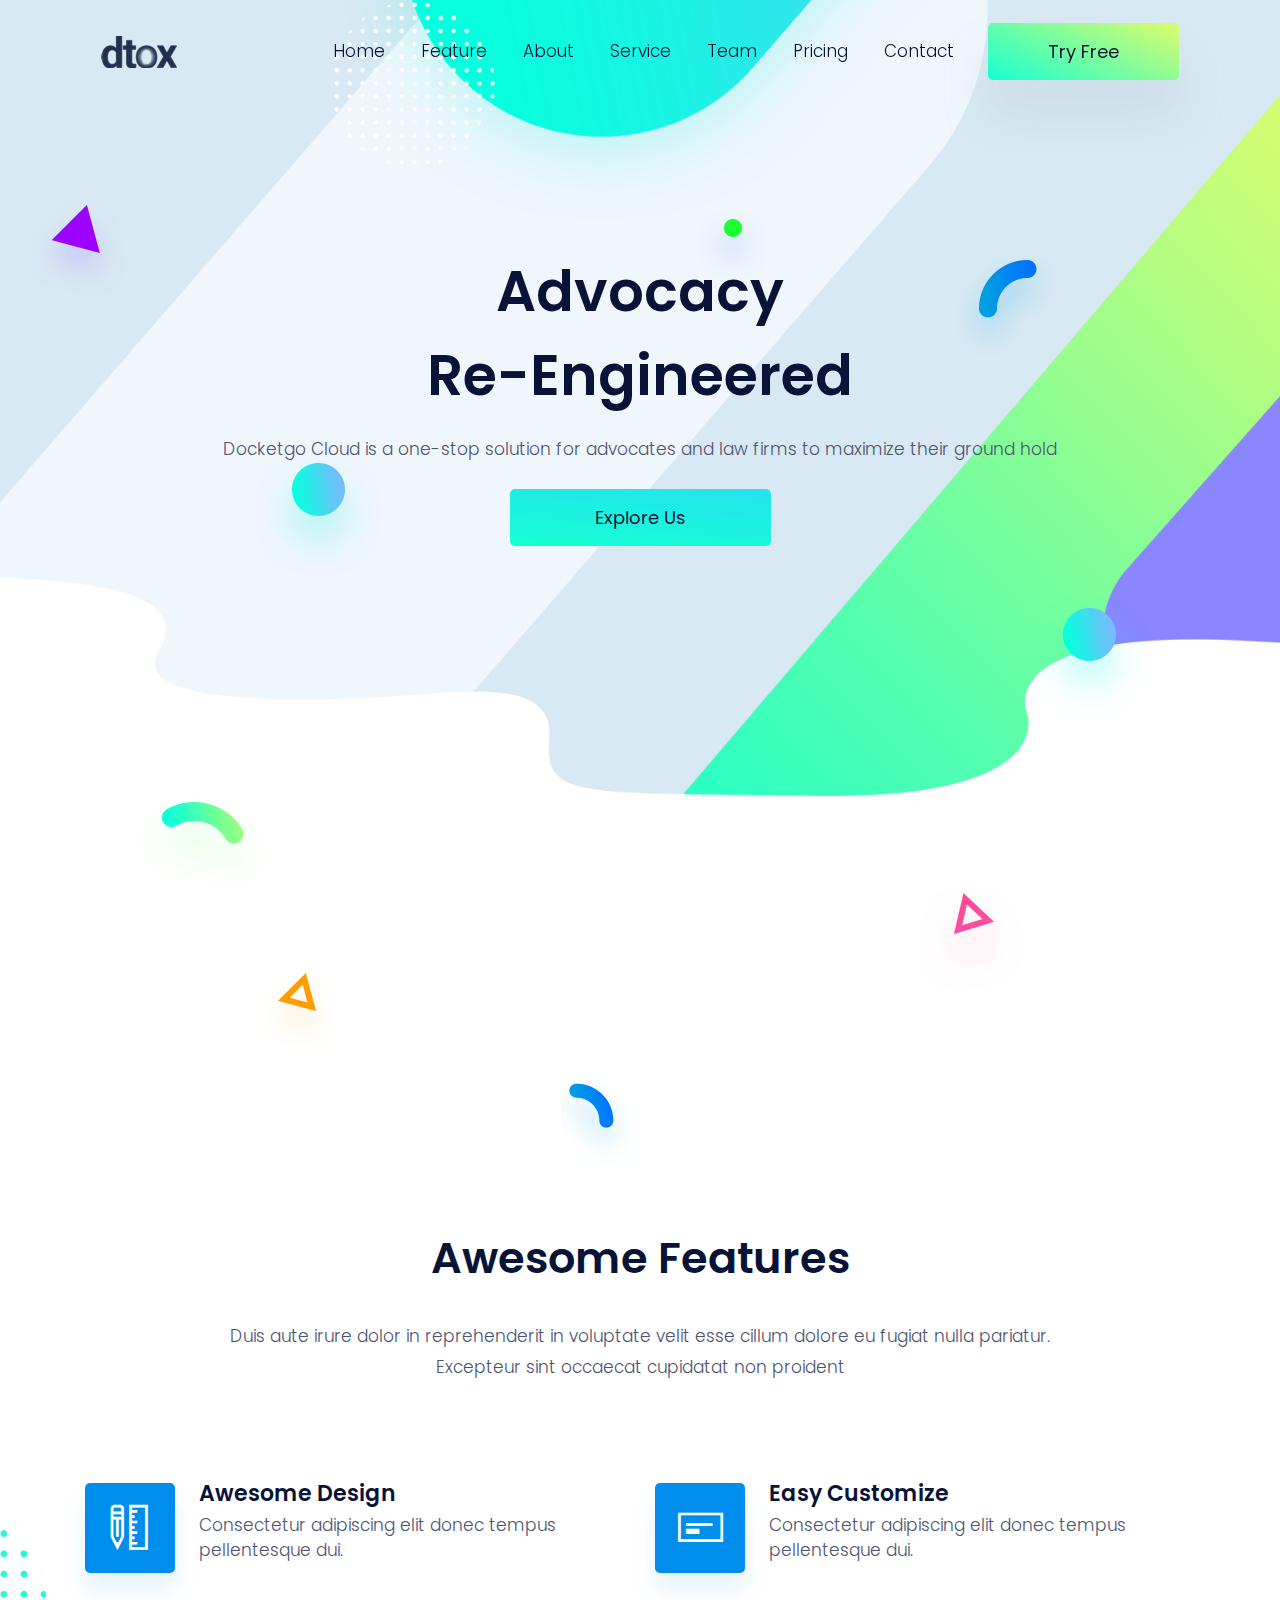
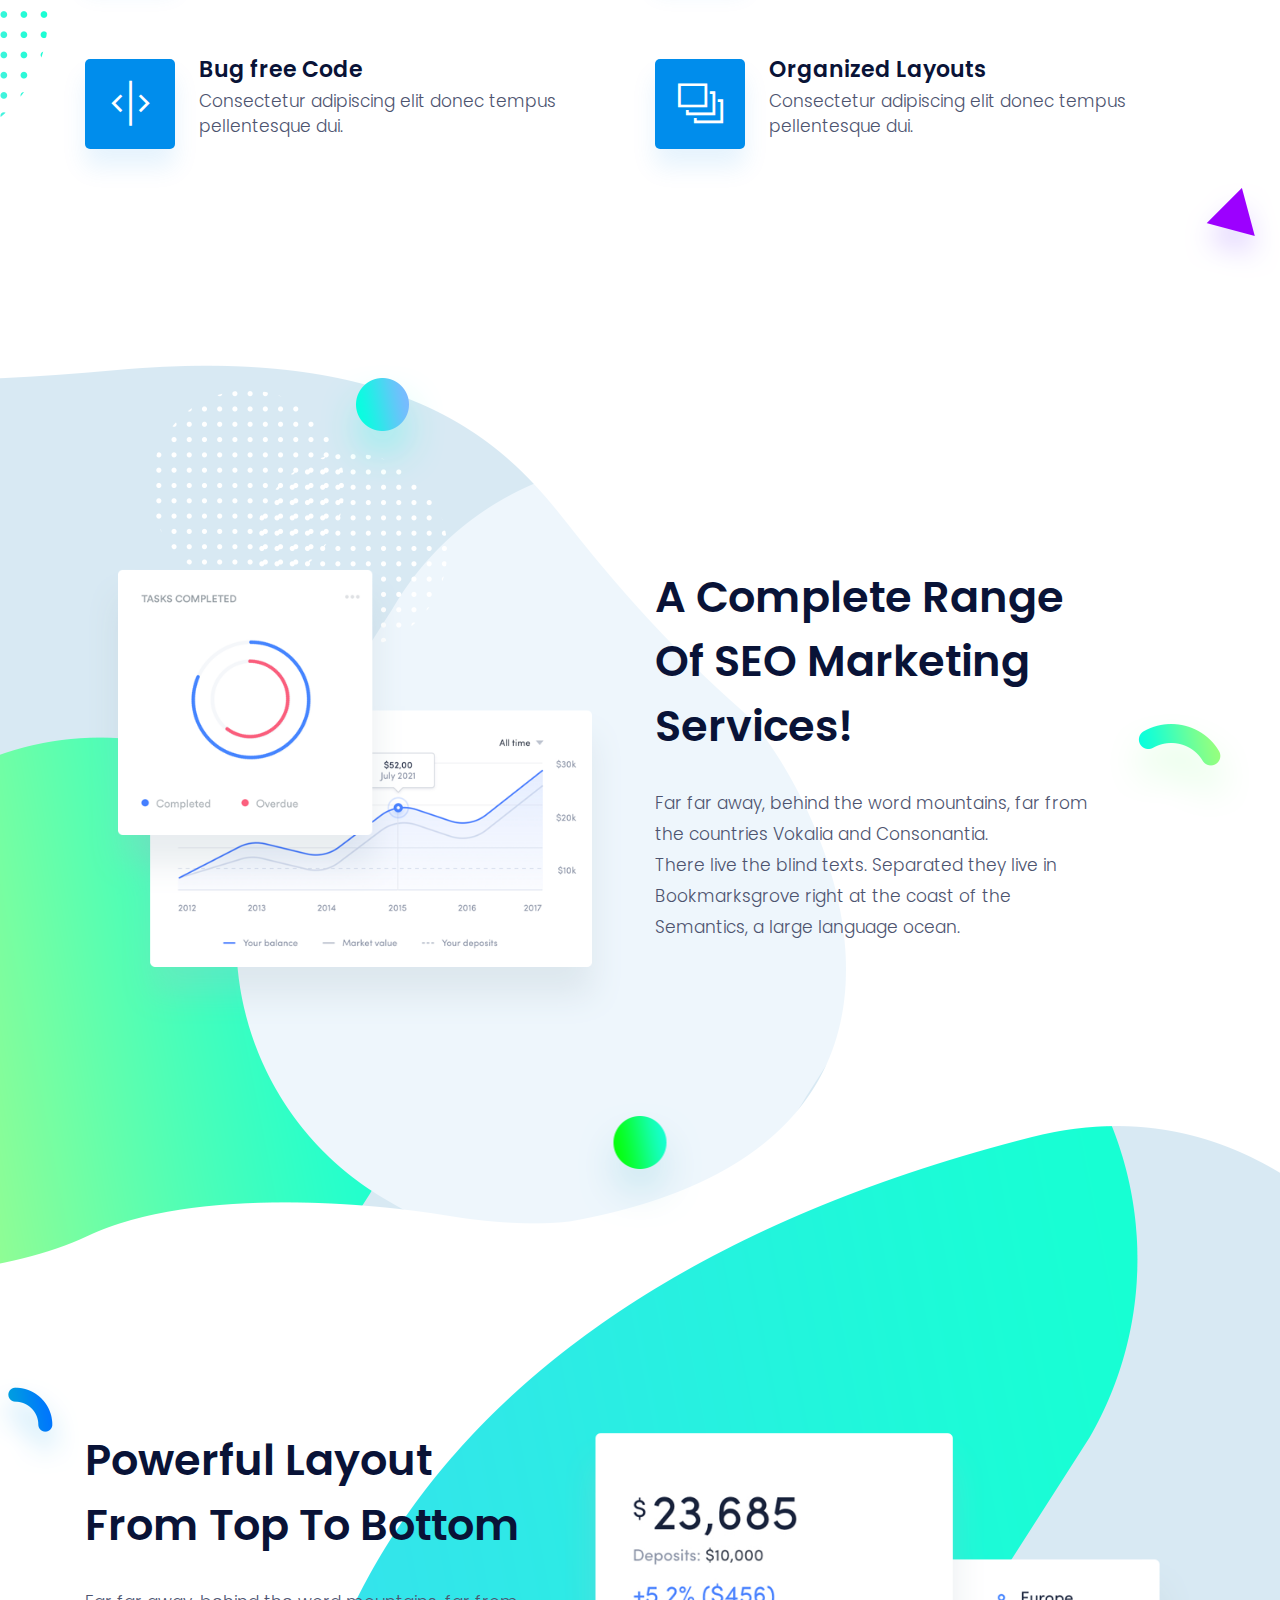
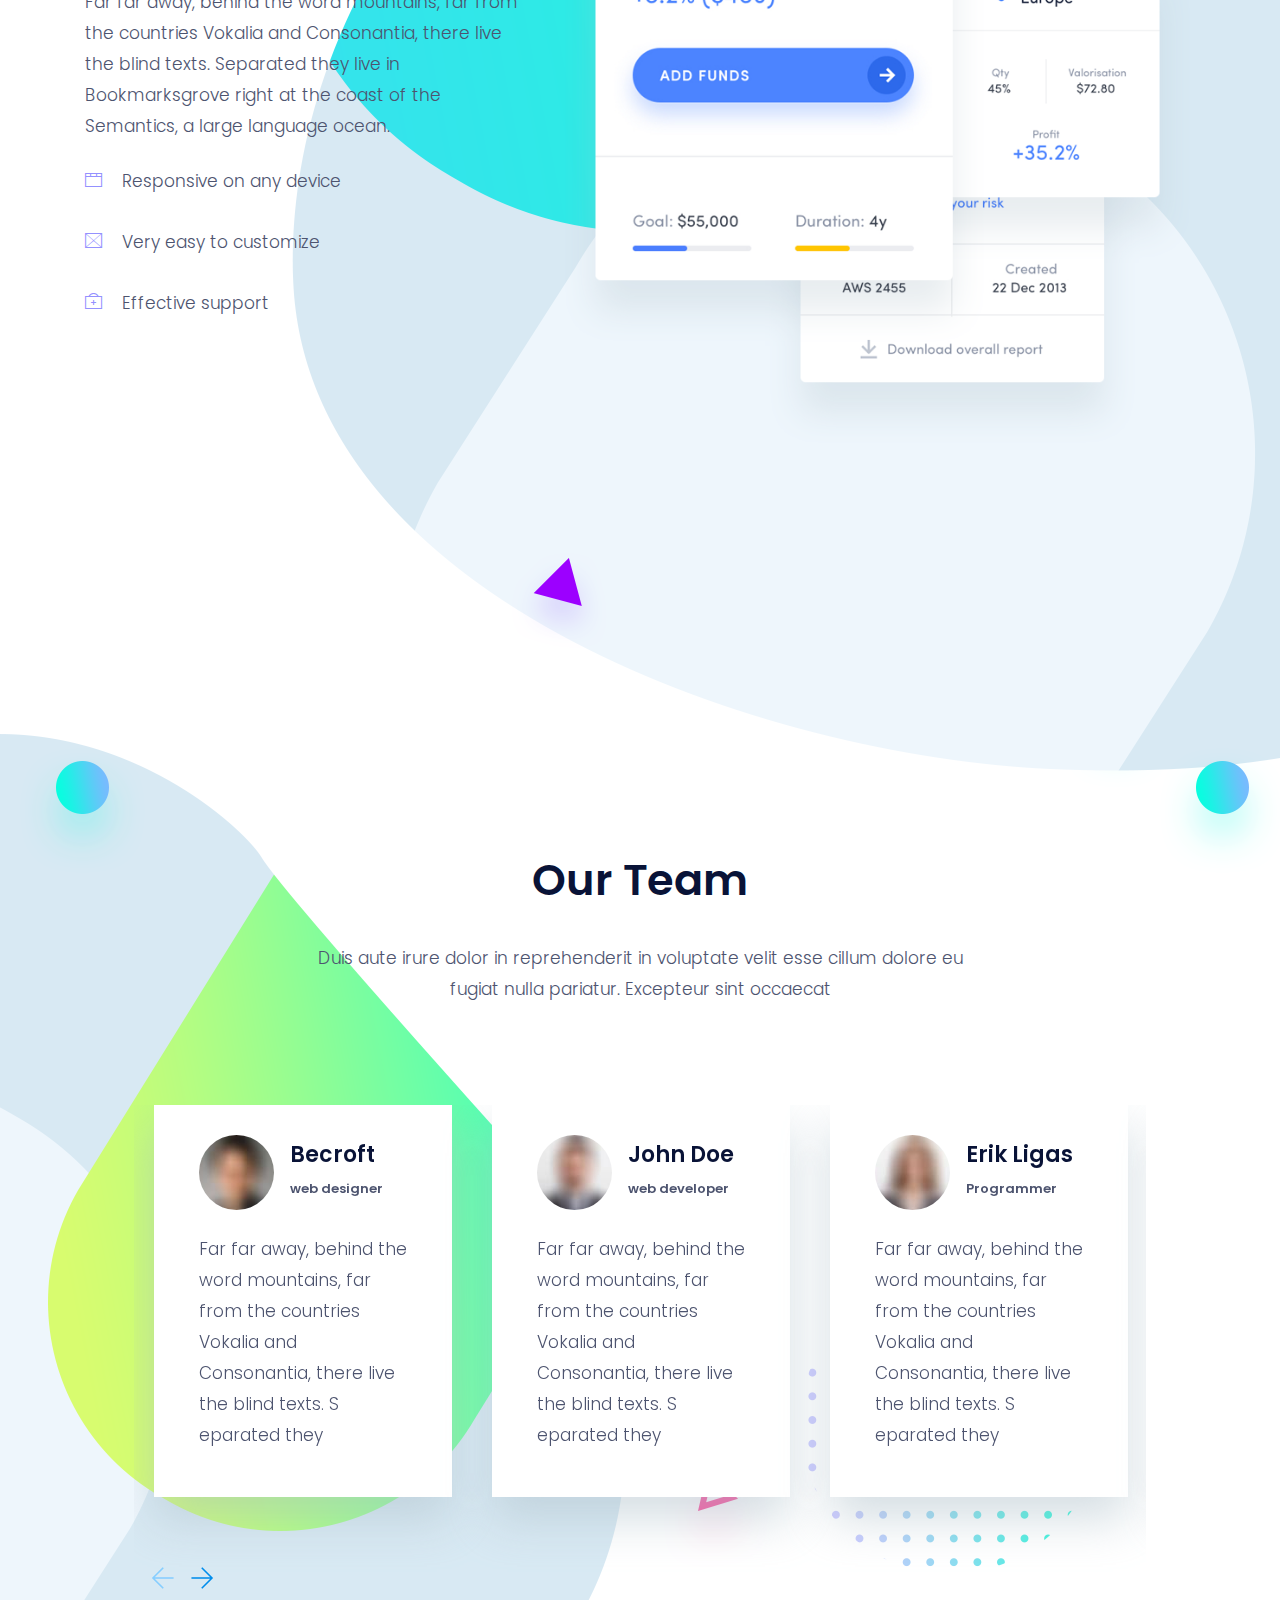
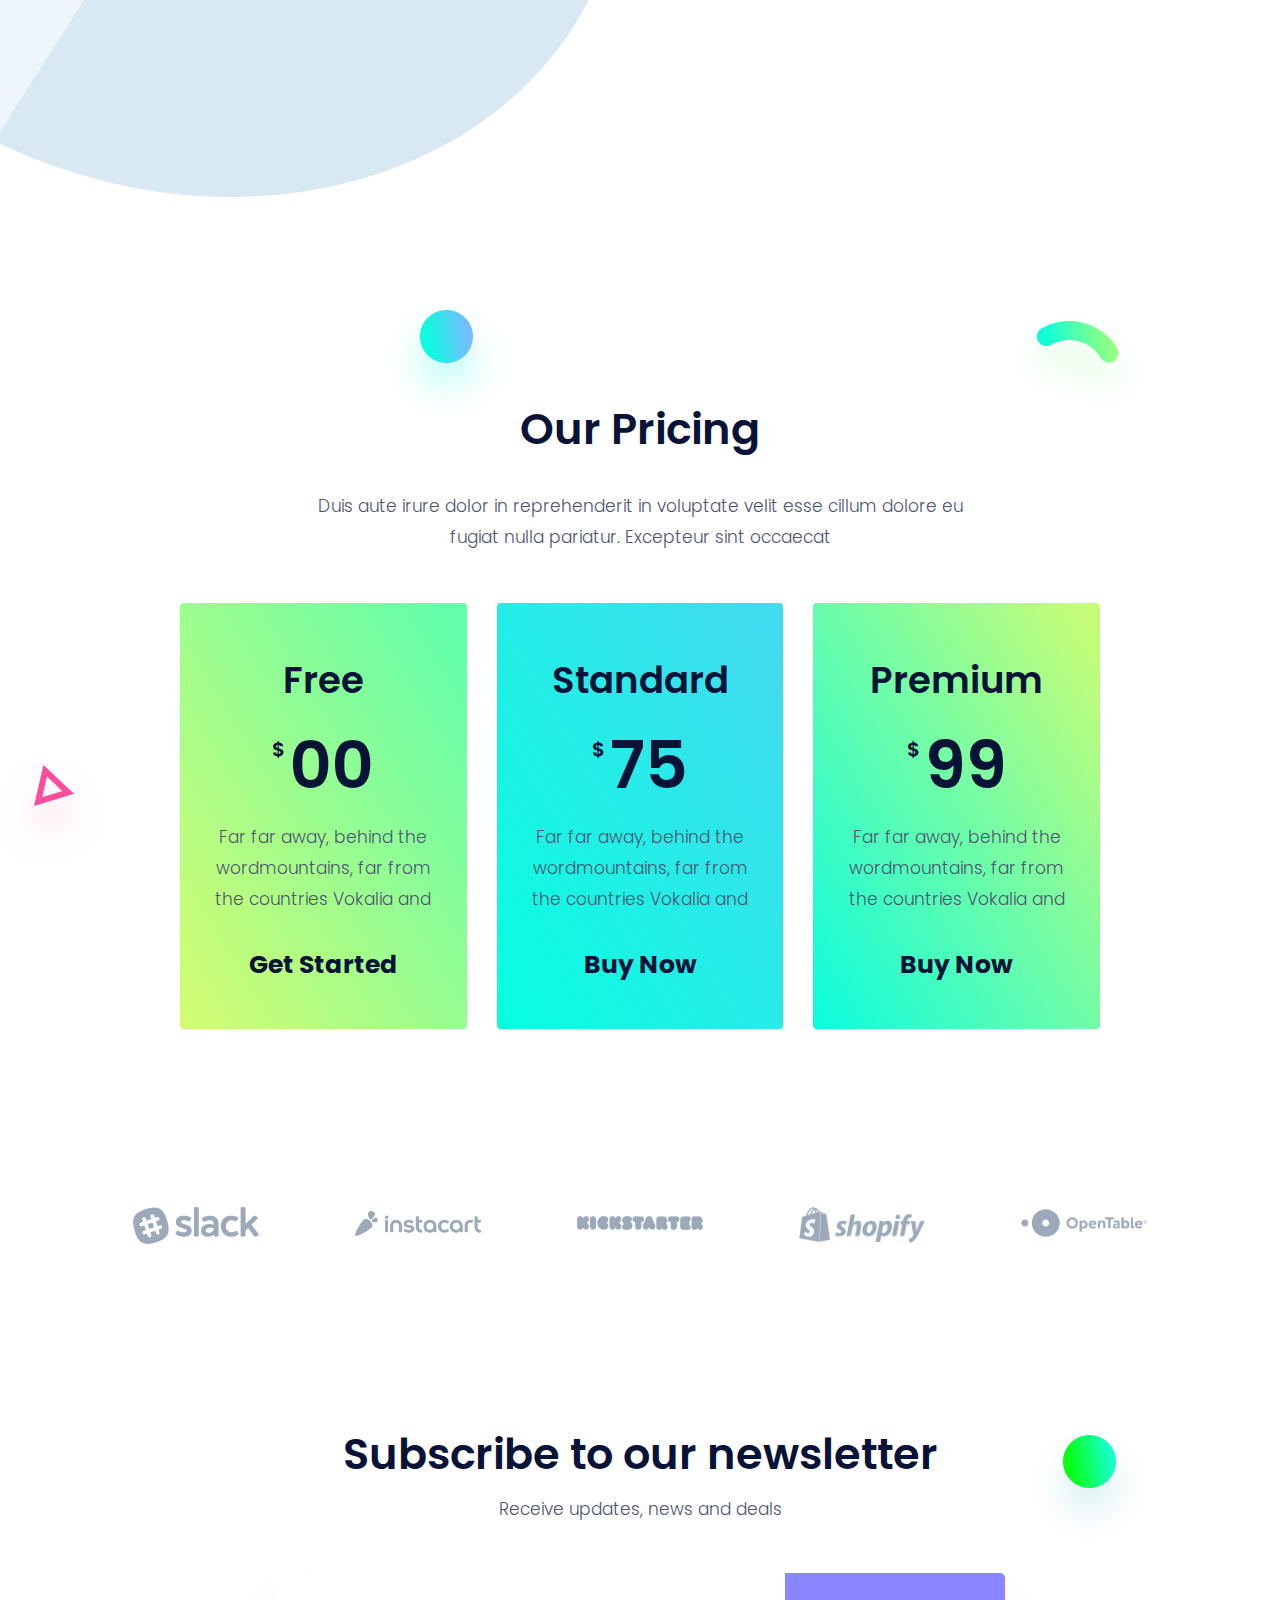
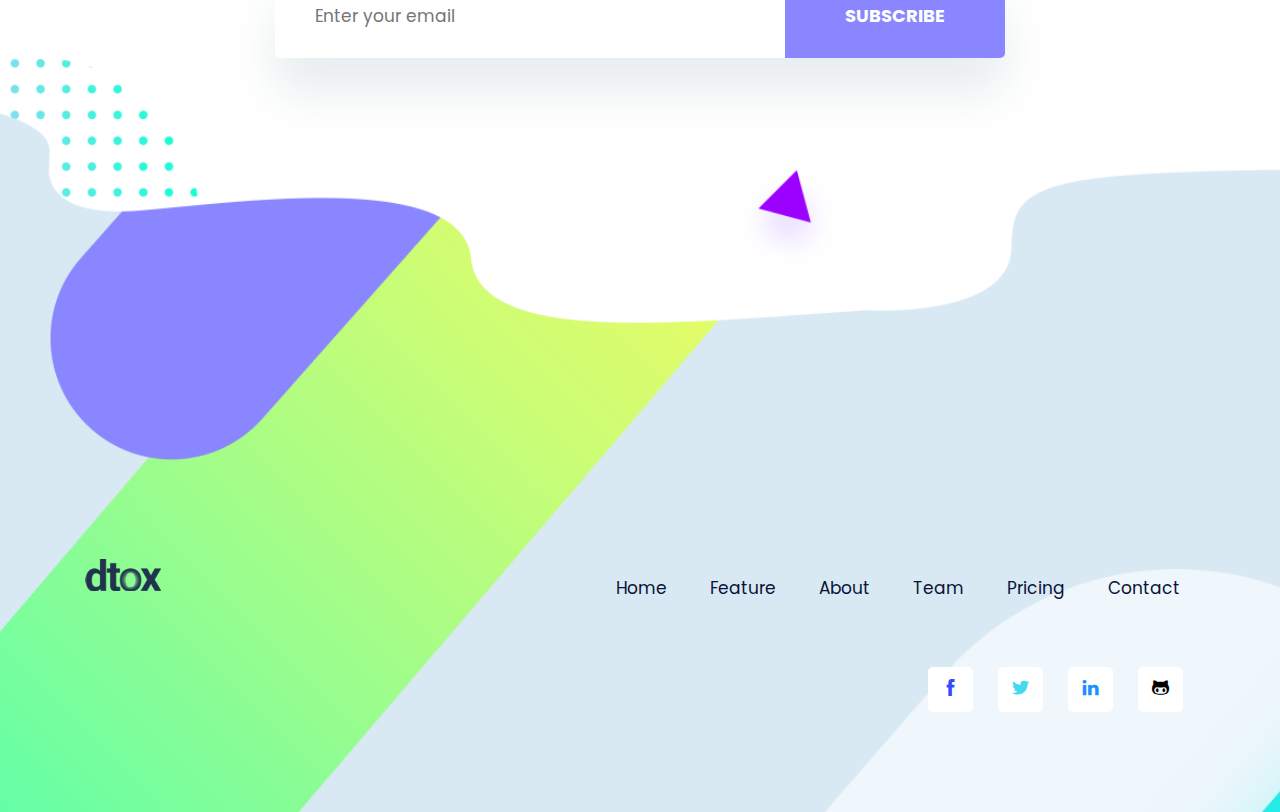
==== index.html @ 289cb2c9 "Initial commit" ====
<!DOCTYPE html>
<html lang="zxx">

<head>
  <meta charset="utf-8">
  <title>DocketGo</title>

  <!-- mobile responsive meta -->
  <meta name="viewport" content="width=device-width, initial-scale=1">
  <meta name="viewport" content="width=device-width, initial-scale=1, maximum-scale=1">
  
  <!-- ** Plugins Needed for the Project ** -->
  <!-- Bootstrap -->
  <link rel="stylesheet" href="plugins/bootstrap/bootstrap.min.css">
  <!-- themefy-icon -->
  <link rel="stylesheet" href="plugins/themify-icons/themify-icons.css">
  <!-- slick slider -->
  <link rel="stylesheet" href="plugins/slick/slick.css">
  <!-- venobox popup -->
  <link rel="stylesheet" href="plugins/Venobox/venobox.css">
  <!-- aos -->
  <link rel="stylesheet" href="plugins/aos/aos.css">

  <!-- Main Stylesheet -->
  <link href="css/style.css" rel="stylesheet">
  
  <!--Favicon-->
  <link rel="shortcut icon" href="images/favicon.ico" type="image/x-icon">
  <link rel="icon" href="images/favicon.ico" type="image/x-icon">

</head>

<body>
  

<!-- navigation -->
<section class="fixed-top navigation">
  <div class="container">
    <nav class="navbar navbar-expand-lg navbar-light">
      <a class="navbar-brand" href="index.html"><img src="images/logo.png" alt="logo"></a>
      <button class="navbar-toggler border-0" type="button" data-toggle="collapse" data-target="#navbar" aria-controls="navbar"
        aria-expanded="false" aria-label="Toggle navigation">
        <span class="navbar-toggler-icon"></span>
      </button>
      <!-- navbar -->
      <div class="collapse navbar-collapse text-center" id="navbar">
        <ul class="navbar-nav ml-auto">
          <li class="nav-item">
            <a class="nav-link" href="index.html">Home</a>
          </li>
          <li class="nav-item">
            <a class="nav-link page-scroll" href="#feature">Feature</a>
          </li>
          <li class="nav-item">
            <a class="nav-link" href="about.html">About</a>
          </li>
          <li class="nav-item">
            <a class="nav-link" href="service.html">Service</a>
          </li>
          <li class="nav-item">
            <a class="nav-link page-scroll" href="#team">Team</a>
          </li>
          <li class="nav-item">
            <a class="nav-link page-scroll" href="#pricing">Pricing</a>
          </li>
          <li class="nav-item">
            <a class="nav-link" href="contact.html">Contact</a>
          </li>
        </ul>
        <a href="#" class="btn btn-primary ml-lg-3 primary-shadow">Try Free</a>
      </div>
    </nav>
  </div>
</section>
<!-- /navigation -->

<!-- hero area -->
<section class="hero-section hero" data-background="" style="background-image: url(images/hero-area/banner-bg.png);">
  <div class="container">
    <div class="row">
      <div class="col-lg-12 text-center zindex-1">
        <h1 class="mb-3">Advocacy<br>
          Re-Engineered</h1>
        <p class="mb-4">Docketgo Cloud is a one-stop solution for advocates and law firms to maximize their ground hold</p>
        <a href="#" class="btn btn-secondary btn-lg">explore us</a>
        <!-- banner image -->
        <!-- <img class="img-fluid w-100 banner-image" src="images/hero-area/banner-img.png" alt="banner-img"> -->
      </div>
    </div>
  </div>
  <!-- background shapes -->
  <div id="scene">
    <img class="img-fluid hero-bg-1 up-down-animation" src="images/background-shape/feature-bg-2.png" alt="">
    <img class="img-fluid hero-bg-2 left-right-animation" src="images/background-shape/seo-ball-1.png" alt="">
    <img class="img-fluid hero-bg-3 left-right-animation" src="images/background-shape/seo-half-cycle.png" alt="">
    <img class="img-fluid hero-bg-4 up-down-animation" src="images/background-shape/green-dot.png" alt="">
    <img class="img-fluid hero-bg-5 left-right-animation" src="images/background-shape/blue-half-cycle.png" alt="">
    <img class="img-fluid hero-bg-6 up-down-animation" src="images/background-shape/seo-ball-1.png" alt="">
    <img class="img-fluid hero-bg-7 left-right-animation" src="images/background-shape/yellow-triangle.png" alt="">
    <img class="img-fluid hero-bg-8 up-down-animation" src="images/background-shape/service-half-cycle.png" alt="">
    <img class="img-fluid hero-bg-9 up-down-animation" src="images/background-shape/team-bg-triangle.png" alt="">
  </div>
</section>
<!-- /hero-area -->

<!-- feature -->
<section class="section feature mb-0" id="feature">
  <div class="container">
    <div class="row">
      <div class="col-lg-12 text-center">
        <h2 class="section-title">Awesome Features</h2>
        <p class="mb-100">Duis aute irure dolor in reprehenderit in voluptate velit esse cillum dolore eu fugiat nulla pariatur.<br>Excepteur sint occaecat cupidatat non proident</p>
      </div>
      <!-- feature item -->
      <div class="col-md-6 mb-80">
        <div class="d-flex feature-item">
          <div>
            <i class="ti-ruler-pencil feature-icon mr-4"></i>
          </div>
          <div>
            <h4>Awesome Design</h4>
            <p>Consectetur adipiscing elit donec tempus
              pellentesque dui.</p>
          </div>
        </div>
      </div>
      <!-- feature item -->
      <div class="col-md-6 mb-80">
        <div class="d-flex feature-item">
          <div>
            <i class="ti-layout-cta-left feature-icon mr-4"></i>
          </div>
          <div>
            <h4>Easy Customize</h4>
            <p>Consectetur adipiscing elit donec tempus
              pellentesque dui.</p>
          </div>
        </div>
      </div>
      <!-- feature item -->
      <div class="col-md-6 mb-80">
        <div class="d-flex feature-item">
          <div>
            <i class="ti-split-v-alt feature-icon mr-4"></i>
          </div>
          <div>
            <h4>Bug free Code</h4>
            <p>Consectetur adipiscing elit donec tempus
              pellentesque dui.</p>
          </div>
        </div>
      </div>
      <!-- feature item -->
      <div class="col-md-6 mb-80">
        <div class="d-flex feature-item">
          <div>
            <i class="ti-layers-alt feature-icon mr-4"></i>
          </div>
          <div>
            <h4>Organized Layouts</h4>
            <p>Consectetur adipiscing elit donec tempus
              pellentesque dui.</p>
          </div>
        </div>
      </div>
    </div>
  </div>
  <img class="feature-bg-1 up-down-animation" src="images/background-shape/feature-bg-1.png" alt="bg-shape">
  <img class="feature-bg-2 left-right-animation" src="images/background-shape/feature-bg-2.png" alt="bg-shape">
</section>
<!-- /feature -->

<!-- marketing -->
<section class="section-lg seo">
  <div class="container">
    <div class="row">
      <div class="col-md-6">
        <div class="seo-image">
          <img class="img-fluid" src="images/marketing/marketing.png" alt="form-img">
        </div>
      </div>
      <div class="col-md-5">
        <h2 class="section-title">A Complete Range Of SEO Marketing Services!</h2>
        <p>Far far away, behind the word mountains, far
          from the countries Vokalia and Consonantia.<br>
          There live the blind texts. Separated they
          live in Bookmarksgrove right at the coast of
          the Semantics, a large language ocean.
        </p>
      </div>
    </div>
  </div>
  <!-- background image -->
  <img class="img-fluid seo-bg" src="images/backgrounds/seo-bg.png" alt="seo-bg">
  <!-- background-shape -->
  <img class="seo-bg-shape-1 left-right-animation" src="images/background-shape/seo-ball-1.png" alt="bg-shape">
  <img class="seo-bg-shape-2 up-down-animation" src="images/background-shape/seo-half-cycle.png" alt="bg-shape">
  <img class="seo-bg-shape-3 left-right-animation" src="images/background-shape/seo-ball-2.png" alt="bg-shape">
</section>
<!-- /marketing -->

<!-- service -->
<section class="section-lg service">
  <div class="container">
    <div class="row justify-content-between">
      <div class="col-md-5 order-2 order-md-1">
        <h2 class="section-title">Powerful Layout From Top To Bottom</h2>
        <p class="mb-4">Far far away, behind the word mountains,
          far from the countries Vokalia and Consonantia,
          there live the blind texts. Separated they
          live in Bookmarksgrove right at the coast of the
          Semantics, a large language ocean.</p>
        <ul class="pl-0 service-list">
          <li><i class="ti-layout-tab-window text-purple"></i>Responsive on any device</li>
          <li><i class="ti-layout-placeholder text-purple"></i>Very easy to customize</li>
          <li><i class="ti-support text-purple"></i>Effective support</li>
        </ul>
      </div>
      <div class="col-md-7 order-1 order-md-2">
        <img class="img-fluid layer-3" src="images/service/service.png" alt="service">
      </div>
    </div>
  </div>
  <!-- background image -->
  <img class="img-fluid service-bg" src="images/backgrounds/service-bg.png" alt="service-bg">
  <!-- background shapes -->
  <img class="service-bg-shape-1 up-down-animation" src="images/background-shape/service-half-cycle.png" alt="background-shape">
  <img class="service-bg-shape-2 left-right-animation" src="images/background-shape/feature-bg-2.png" alt="background-shape">
</section>
<!-- /service -->

<!-- team -->
<section class="section-lg team" id="team">
  <div class="container-fluid">
    <div class="row">
      <div class="col-lg-12 text-center">
        <h2 class="section-title">Our Team</h2>
        <p class="mb-100">Duis aute irure dolor in reprehenderit in voluptate velit esse cillum dolore eu<br>
          fugiat nulla pariatur. Excepteur sint occaecat </p>
      </div>
    </div>
    <div class="col-10 mx-auto">
      <div class="team-slider">
        <!-- team-member -->
        <div class="team-member">
          <div class="d-flex mb-4">
            <div class="mr-3">
              <img class="rounded-circle img-fluid" src="images/team/team-1.jpg" alt="team-member">
            </div>
            <div class="align-self-center">
              <h4>Becroft</h4>
              <h6 class="text-color">web designer</h6>
            </div>
          </div>
          <p>Far far away, behind the word mountains, far from the countries Vokalia and Consonantia, there live the blind texts. S eparated they</p>
        </div>
        <!-- team-member -->
        <div class="team-member">
          <div class="d-flex mb-4">
            <div class="mr-3">
              <img class="rounded-circle img-fluid" src="images/team/team-2.jpg" alt="team-member">
            </div>
            <div class="align-self-center">
              <h4>John Doe</h4>
              <h6 class="text-color">web developer</h6>
            </div>
          </div>
          <p>Far far away, behind the word mountains, far from the countries Vokalia and Consonantia, there live the blind texts. S eparated they</p>
        </div>
        <!-- team-member -->
        <div class="team-member">
          <div class="d-flex mb-4">
            <div class="mr-3">
              <img class="rounded-circle img-fluid" src="images/team/team-3.jpg" alt="team-member">
            </div>
            <div class="align-self-center">
              <h4>Erik Ligas</h4>
              <h6 class="text-color">Programmer</h6>
            </div>
          </div>
          <p>Far far away, behind the word mountains, far from the countries Vokalia and Consonantia, there live
            the blind texts. S eparated they</p>
        </div>
        <!-- team-member -->
        <div class="team-member">
          <div class="d-flex mb-4">
            <div class="mr-3">
              <img class="rounded-circle img-fluid" src="images/team/team-1.jpg" alt="team-member">
            </div>
            <div class="align-self-center">
              <h4>Erik Ligas</h4>
              <h6 class="text-color">Programmer</h6>
            </div>
          </div>
          <p>Far far away, behind the word mountains, far from the countries Vokalia and Consonantia, there live
            the blind texts. S eparated they</p>
        </div>
        <!-- team-member -->
        <div class="team-member">
          <div class="d-flex mb-4">
            <div class="mr-3">
              <img class="rounded-circle img-fluid" src="images/team/team-2.jpg" alt="team-member">
            </div>
            <div class="align-self-center">
              <h4>John Doe</h4>
              <h6 class="text-color">web developer</h6>
            </div>
          </div>
          <p>Far far away, behind the word mountains, far from the countries Vokalia and Consonantia, there live the blind texts. S eparated they</p>
        </div>
      </div>
    </div>
  </div>
  <!-- backgound image -->
  <img src="images/backgrounds/team-bg.png" alt="team-bg" class="img-fluid team-bg">
  <!-- background shapes -->
  <img class="team-bg-shape-1 up-down-animation" src="images/background-shape/seo-ball-1.png" alt="background-shape">
  <img class="team-bg-shape-2 left-right-animation" src="images/background-shape/seo-ball-1.png" alt="background-shape">
  <img class="team-bg-shape-3 left-right-animation" src="images/background-shape/team-bg-triangle.png" alt="background-shape">
  <img class="team-bg-shape-4 up-down-animation img-fluid" src="images/background-shape/team-bg-dots.png" alt="background-shape">
</section>
<!-- /team -->

<!-- pricing -->
<section class="section-lg pb-0 pricing" id="pricing">
  <div class="container">
    <div class="row">
      <div class="col-lg-12 text-center">
        <h2 class="section-title">Our Pricing</h2>
        <p class="mb-50">Duis aute irure dolor in reprehenderit in voluptate velit esse cillum dolore eu <br>
          fugiat nulla pariatur. Excepteur sint occaecat </p>
      </div>
      <div class="col-lg-10 mx-auto">
        <div class="row justify-content-center">
          <!-- pricing table -->
          <div class="col-md-6 col-lg-4 mb-5 mb-lg-0">
            <div class="rounded text-center pricing-table table-1">
              <h3>Free</h3>
              <h1><span>$</span>00</h1>
              <p>Far far away, behind the
                wordmountains, far from the
                countries Vokalia and
              </p>
              <a href="#" class="btn pricing-btn px-2">Get Started</a>
            </div>
          </div>
          <!-- pricing table -->
          <div class="col-md-6 col-lg-4 mb-5 mb-lg-0">
            <div class="rounded text-center pricing-table table-2">
              <h3>Standard</h3>
              <h1><span>$</span>75</h1>
              <p>Far far away, behind the
                wordmountains, far from the
                countries Vokalia and
              </p>
              <a href="#" class="btn pricing-btn px-2">Buy Now</a>
            </div>
          </div>
          <!-- pricing table -->
          <div class="col-md-6 col-lg-4 mb-5 mb-lg-0">
            <div class="rounded text-center pricing-table table-3">
              <h3>Premium</h3>
              <h1><span>$</span>99</h1>
              <p>Far far away, behind the
                wordmountains, far from the
                countries Vokalia and
              </p>
              <a href="#" class="btn pricing-btn px-2">Buy Now</a>
            </div>
          </div>
        </div>
      </div>
    </div>
  </div>
  <!-- background shapes -->
  <img class="pricing-bg-shape-1 up-down-animation" src="images/background-shape/seo-ball-1.png" alt="background-shape">
  <img class="pricing-bg-shape-2 up-down-animation" src="images/background-shape/seo-half-cycle.png" alt="background-shape">
  <img class="pricing-bg-shape-3 left-right-animation" src="images/background-shape/team-bg-triangle.png" alt="background-shape">
</section>
<!-- /pricing -->

<!-- client logo slider -->
<section class="section">
  <div class="container">
      <div class="client-logo-slider align-self-center">
          <a href="#" class="text-center d-block outline-0 p-5"><img class="d-unset img-fluid" src="images/clients-logo/client-logo-1.png" alt="client-logo"></a>
          <a href="#" class="text-center d-block outline-0 p-5"><img class="d-unset img-fluid" src="images/clients-logo/client-logo-2.png" alt="client-logo"></a>
          <a href="#" class="text-center d-block outline-0 p-5"><img class="d-unset img-fluid" src="images/clients-logo/client-logo-3.png" alt="client-logo"></a>
          <a href="#" class="text-center d-block outline-0 p-5"><img class="d-unset img-fluid" src="images/clients-logo/client-logo-4.png" alt="client-logo"></a>
          <a href="#" class="text-center d-block outline-0 p-5"><img class="d-unset img-fluid" src="images/clients-logo/client-logo-5.png" alt="client-logo"></a>
          <a href="#" class="text-center d-block outline-0 p-5"><img class="d-unset img-fluid" src="images/clients-logo/client-logo-1.png" alt="client-logo"></a>
          <a href="#" class="text-center d-block outline-0 p-5"><img class="d-unset img-fluid" src="images/clients-logo/client-logo-2.png" alt="client-logo"></a>
          <a href="#" class="text-center d-block outline-0 p-5"><img class="d-unset img-fluid" src="images/clients-logo/client-logo-3.png" alt="client-logo"></a>
          <a href="#" class="text-center d-block outline-0 p-5"><img class="d-unset img-fluid" src="images/clients-logo/client-logo-4.png" alt="client-logo"></a>
          <a href="#" class="text-center d-block outline-0 p-5"><img class="d-unset img-fluid" src="images/clients-logo/client-logo-5.png" alt="client-logo"></a>
      </div>
  </div>
</section>
<!-- /client logo slider -->

<!-- newsletter -->
<section class="newsletter">
  <div class="container">
    <div class="row">
      <div class="col-lg-12 text-center">
        <h2>Subscribe to our newsletter</h2>
        <p class="mb-5">Receive updates, news and deals</p>
      </div>
      <div class="col-lg-8 col-sm-10 col-12 mx-auto">
        <form action="#">
          <div class="input-wrapper position-relative">
            <input type="email" class="newsletter-form" id="newsletter" placeholder="Enter your email">
            <button type="submit" value="send" class="btn newsletter-btn">subscribe</button>
          </div>
        </form>
      </div>
    </div>
  </div>
  <!-- background shapes -->
  <img class="newsletter-bg-shape left-right-animation" src="images/background-shape/seo-ball-2.png" alt="background-shape">
</section>
<!-- /newsletter -->

<!-- footer -->
<footer class="footer-section footer" style="background-image: url(images/backgrounds/footer-bg.png);">
  <div class="container">
    <div class="row">
      <div class="col-lg-4 text-center text-lg-left mb-4 mb-lg-0">
        <!-- logo -->
        <a href="index.html">
          <img class="img-fluid" src="images/logo.png" alt="logo">
        </a>
      </div>
      <!-- footer menu -->
      <nav class="col-lg-8 align-self-center mb-5">
        <ul class="list-inline text-lg-right text-center footer-menu">
          <li class="list-inline-item active"><a href="index.html">Home</a></li>
          <li class="list-inline-item"><a class="page-scroll" href="#feature">Feature</a></li>
          <li class="list-inline-item"><a href="about.html">About</a></li>
          <li class="list-inline-item"><a class="page-scroll" href="#team">Team</a></li>
          <li class="list-inline-item"><a class="page-scroll" href="#pricing">Pricing</a></li>
          <li class="list-inline-item"><a href="contact.html">Contact</a></li>
        </ul>
      </nav>
      <!-- footer social icon -->
      <nav class="col-12">
        <ul class="list-inline text-lg-right text-center social-icon">
          <li class="list-inline-item">
            <a class="facebook" href="#"><i class="ti-facebook"></i></a>
          </li>
          <li class="list-inline-item">
            <a class="twitter" href="#"><i class="ti-twitter-alt"></i></a>
          </li>
          <li class="list-inline-item">
            <a class="linkedin" href="#"><i class="ti-linkedin"></i></a>
          </li>
          <li class="list-inline-item">
            <a class="black" href="#"><i class="ti-github"></i></a>
          </li>
        </ul>
      </nav>
    </div>
  </div>
</footer>
<!-- /footer -->

<!-- jQuery -->
<script src="plugins/jQuery/jquery.min.js"></script>
<!-- Bootstrap JS -->
<script src="plugins/bootstrap/bootstrap.min.js"></script>
<!-- slick slider -->
<script src="plugins/slick/slick.min.js"></script>
<!-- venobox -->
<script src="plugins/Venobox/venobox.min.js"></script>
<!-- aos -->
<script src="plugins/aos/aos.js"></script>
<!-- Main Script -->
<script src="js/script.js"></script>

</body>
</html>
---- plugins/themify-icons/themify-icons.css ----
@font-face {
  font-family: 'themify';
  src: url('fonts/themify.eot?-fvbane');
  src: url('fonts/themify.eot?#iefix-fvbane') format('embedded-opentype'),
  url('fonts/themify.woff?-fvbane') format('woff'),
  url('fonts/themify.ttf?-fvbane') format('truetype'),
  url('fonts/themify.svg?-fvbane#themify') format('svg');
  font-weight: normal;
  font-style: normal;
}

[class^="ti-"],
[class*=" ti-"] {
  font-family: 'themify';
  speak: none;
  font-style: normal;
  font-weight: normal;
  font-variant: normal;
  text-transform: none;
  line-height: 1;

  /* Better Font Rendering =========== */
  -webkit-font-smoothing: antialiased;
  -moz-osx-font-smoothing: grayscale;
}

.ti-wand:before {
  content: "\e600";
}

.ti-volume:before {
  content: "\e601";
}

.ti-user:before {
  content: "\e602";
}

.ti-unlock:before {
  content: "\e603";
}

.ti-unlink:before {
  content: "\e604";
}

.ti-trash:before {
  content: "\e605";
}

.ti-thought:before {
  content: "\e606";
}

.ti-target:before {
  content: "\e607";
}

.ti-tag:before {
  content: "\e608";
}

.ti-tablet:before {
  content: "\e609";
}

.ti-star:before {
  content: "\e60a";
}

.ti-spray:before {
  content: "\e60b";
}

.ti-signal:before {
  content: "\e60c";
}

.ti-shopping-cart:before {
  content: "\e60d";
}

.ti-shopping-cart-full:before {
  content: "\e60e";
}

.ti-settings:before {
  content: "\e60f";
}

.ti-search:before {
  content: "\e610";
}

.ti-zoom-in:before {
  content: "\e611";
}

.ti-zoom-out:before {
  content: "\e612";
}

.ti-cut:before {
  content: "\e613";
}

.ti-ruler:before {
  content: "\e614";
}

.ti-ruler-pencil:before {
  content: "\e615";
}

.ti-ruler-alt:before {
  content: "\e616";
}

.ti-bookmark:before {
  content: "\e617";
}

.ti-bookmark-alt:before {
  content: "\e618";
}

.ti-reload:before {
  content: "\e619";
}

.ti-plus:before {
  content: "\e61a";
}

.ti-pin:before {
  content: "\e61b";
}

.ti-pencil:before {
  content: "\e61c";
}

.ti-pencil-alt:before {
  content: "\e61d";
}

.ti-paint-roller:before {
  content: "\e61e";
}

.ti-paint-bucket:before {
  content: "\e61f";
}

.ti-na:before {
  content: "\e620";
}

.ti-mobile:before {
  content: "\e621";
}

.ti-minus:before {
  content: "\e622";
}

.ti-medall:before {
  content: "\e623";
}

.ti-medall-alt:before {
  content: "\e624";
}

.ti-marker:before {
  content: "\e625";
}

.ti-marker-alt:before {
  content: "\e626";
}

.ti-arrow-up:before {
  content: "\e627";
}

.ti-arrow-right:before {
  content: "\e628";
}

.ti-arrow-left:before {
  content: "\e629";
}

.ti-arrow-down:before {
  content: "\e62a";
}

.ti-lock:before {
  content: "\e62b";
}

.ti-location-arrow:before {
  content: "\e62c";
}

.ti-link:before {
  content: "\e62d";
}

.ti-layout:before {
  content: "\e62e";
}

.ti-layers:before {
  content: "\e62f";
}

.ti-layers-alt:before {
  content: "\e630";
}

.ti-key:before {
  content: "\e631";
}

.ti-import:before {
  content: "\e632";
}

.ti-image:before {
  content: "\e633";
}

.ti-heart:before {
  content: "\e634";
}

.ti-heart-broken:before {
  content: "\e635";
}

.ti-hand-stop:before {
  content: "\e636";
}

.ti-hand-open:before {
  content: "\e637";
}

.ti-hand-drag:before {
  content: "\e638";
}

.ti-folder:before {
  content: "\e639";
}

.ti-flag:before {
  content: "\e63a";
}

.ti-flag-alt:before {
  content: "\e63b";
}

.ti-flag-alt-2:before {
  content: "\e63c";
}

.ti-eye:before {
  content: "\e63d";
}

.ti-export:before {
  content: "\e63e";
}

.ti-exchange-vertical:before {
  content: "\e63f";
}

.ti-desktop:before {
  content: "\e640";
}

.ti-cup:before {
  content: "\e641";
}

.ti-crown:before {
  content: "\e642";
}

.ti-comments:before {
  content: "\e643";
}

.ti-comment:before {
  content: "\e644";
}

.ti-comment-alt:before {
  content: "\e645";
}

.ti-close:before {
  content: "\e646";
}

.ti-clip:before {
  content: "\e647";
}

.ti-angle-up:before {
  content: "\e648";
}

.ti-angle-right:before {
  content: "\e649";
}

.ti-angle-left:before {
  content: "\e64a";
}

.ti-angle-down:before {
  content: "\e64b";
}

.ti-check:before {
  content: "\e64c";
}

.ti-check-box:before {
  content: "\e64d";
}

.ti-camera:before {
  content: "\e64e";
}

.ti-announcement:before {
  content: "\e64f";
}

.ti-brush:before {
  content: "\e650";
}

.ti-briefcase:before {
  content: "\e651";
}

.ti-bolt:before {
  content: "\e652";
}

.ti-bolt-alt:before {
  content: "\e653";
}

.ti-blackboard:before {
  content: "\e654";
}

.ti-bag:before {
  content: "\e655";
}

.ti-move:before {
  content: "\e656";
}

.ti-arrows-vertical:before {
  content: "\e657";
}

.ti-arrows-horizontal:before {
  content: "\e658";
}

.ti-fullscreen:before {
  content: "\e659";
}

.ti-arrow-top-right:before {
  content: "\e65a";
}

.ti-arrow-top-left:before {
  content: "\e65b";
}

.ti-arrow-circle-up:before {
  content: "\e65c";
}

.ti-arrow-circle-right:before {
  content: "\e65d";
}

.ti-arrow-circle-left:before {
  content: "\e65e";
}

.ti-arrow-circle-down:before {
  content: "\e65f";
}

.ti-angle-double-up:before {
  content: "\e660";
}

.ti-angle-double-right:before {
  content: "\e661";
}

.ti-angle-double-left:before {
  content: "\e662";
}

.ti-angle-double-down:before {
  content: "\e663";
}

.ti-zip:before {
  content: "\e664";
}

.ti-world:before {
  content: "\e665";
}

.ti-wheelchair:before {
  content: "\e666";
}

.ti-view-list:before {
  content: "\e667";
}

.ti-view-list-alt:before {
  content: "\e668";
}

.ti-view-grid:before {
  content: "\e669";
}

.ti-uppercase:before {
  content: "\e66a";
}

.ti-upload:before {
  content: "\e66b";
}

.ti-underline:before {
  content: "\e66c";
}

.ti-truck:before {
  content: "\e66d";
}

.ti-timer:before {
  content: "\e66e";
}

.ti-ticket:before {
  content: "\e66f";
}

.ti-thumb-up:before {
  content: "\e670";
}

.ti-thumb-down:before {
  content: "\e671";
}

.ti-text:before {
  content: "\e672";
}

.ti-stats-up:before {
  content: "\e673";
}

.ti-stats-down:before {
  content: "\e674";
}

.ti-split-v:before {
  content: "\e675";
}

.ti-split-h:before {
  content: "\e676";
}

.ti-smallcap:before {
  content: "\e677";
}

.ti-shine:before {
  content: "\e678";
}

.ti-shift-right:before {
  content: "\e679";
}

.ti-shift-left:before {
  content: "\e67a";
}

.ti-shield:before {
  content: "\e67b";
}

.ti-notepad:before {
  content: "\e67c";
}

.ti-server:before {
  content: "\e67d";
}

.ti-quote-right:before {
  content: "\e67e";
}

.ti-quote-left:before {
  content: "\e67f";
}

.ti-pulse:before {
  content: "\e680";
}

.ti-printer:before {
  content: "\e681";
}

.ti-power-off:before {
  content: "\e682";
}

.ti-plug:before {
  content: "\e683";
}

.ti-pie-chart:before {
  content: "\e684";
}

.ti-paragraph:before {
  content: "\e685";
}

.ti-panel:before {
  content: "\e686";
}

.ti-package:before {
  content: "\e687";
}

.ti-music:before {
  content: "\e688";
}

.ti-music-alt:before {
  content: "\e689";
}

.ti-mouse:before {
  content: "\e68a";
}

.ti-mouse-alt:before {
  content: "\e68b";
}

.ti-money:before {
  content: "\e68c";
}

.ti-microphone:before {
  content: "\e68d";
}

.ti-menu:before {
  content: "\e68e";
}

.ti-menu-alt:before {
  content: "\e68f";
}

.ti-map:before {
  content: "\e690";
}

.ti-map-alt:before {
  content: "\e691";
}

.ti-loop:before {
  content: "\e692";
}

.ti-location-pin:before {
  content: "\e693";
}

.ti-list:before {
  content: "\e694";
}

.ti-light-bulb:before {
  content: "\e695";
}

.ti-Italic:before {
  content: "\e696";
}

.ti-info:before {
  content: "\e697";
}

.ti-infinite:before {
  content: "\e698";
}

.ti-id-badge:before {
  content: "\e699";
}

.ti-hummer:before {
  content: "\e69a";
}

.ti-home:before {
  content: "\e69b";
}

.ti-help:before {
  content: "\e69c";
}

.ti-headphone:before {
  content: "\e69d";
}

.ti-harddrives:before {
  content: "\e69e";
}

.ti-harddrive:before {
  content: "\e69f";
}

.ti-gift:before {
  content: "\e6a0";
}

.ti-game:before {
  content: "\e6a1";
}

.ti-filter:before {
  content: "\e6a2";
}

.ti-files:before {
  content: "\e6a3";
}

.ti-file:before {
  content: "\e6a4";
}

.ti-eraser:before {
  content: "\e6a5";
}

.ti-envelope:before {
  content: "\e6a6";
}

.ti-download:before {
  content: "\e6a7";
}

.ti-direction:before {
  content: "\e6a8";
}

.ti-direction-alt:before {
  content: "\e6a9";
}

.ti-dashboard:before {
  content: "\e6aa";
}

.ti-control-stop:before {
  content: "\e6ab";
}

.ti-control-shuffle:before {
  content: "\e6ac";
}

.ti-control-play:before {
  content: "\e6ad";
}

.ti-control-pause:before {
  content: "\e6ae";
}

.ti-control-forward:before {
  content: "\e6af";
}

.ti-control-backward:before {
  content: "\e6b0";
}

.ti-cloud:before {
  content: "\e6b1";
}

.ti-cloud-up:before {
  content: "\e6b2";
}

.ti-cloud-down:before {
  content: "\e6b3";
}

.ti-clipboard:before {
  content: "\e6b4";
}

.ti-car:before {
  content: "\e6b5";
}

.ti-calendar:before {
  content: "\e6b6";
}

.ti-book:before {
  content: "\e6b7";
}

.ti-bell:before {
  content: "\e6b8";
}

.ti-basketball:before {
  content: "\e6b9";
}

.ti-bar-chart:before {
  content: "\e6ba";
}

.ti-bar-chart-alt:before {
  content: "\e6bb";
}

.ti-back-right:before {
  content: "\e6bc";
}

.ti-back-left:before {
  content: "\e6bd";
}

.ti-arrows-corner:before {
  content: "\e6be";
}

.ti-archive:before {
  content: "\e6bf";
}

.ti-anchor:before {
  content: "\e6c0";
}

.ti-align-right:before {
  content: "\e6c1";
}

.ti-align-left:before {
  content: "\e6c2";
}

.ti-align-justify:before {
  content: "\e6c3";
}

.ti-align-center:before {
  content: "\e6c4";
}

.ti-alert:before {
  content: "\e6c5";
}

.ti-alarm-clock:before {
  content: "\e6c6";
}

.ti-agenda:before {
  content: "\e6c7";
}

.ti-write:before {
  content: "\e6c8";
}

.ti-window:before {
  content: "\e6c9";
}

.ti-widgetized:before {
  content: "\e6ca";
}

.ti-widget:before {
  content: "\e6cb";
}

.ti-widget-alt:before {
  content: "\e6cc";
}

.ti-wallet:before {
  content: "\e6cd";
}

.ti-video-clapper:before {
  content: "\e6ce";
}

.ti-video-camera:before {
  content: "\e6cf";
}

.ti-vector:before {
  content: "\e6d0";
}

.ti-themify-logo:before {
  content: "\e6d1";
}

.ti-themify-favicon:before {
  content: "\e6d2";
}

.ti-themify-favicon-alt:before {
  content: "\e6d3";
}

.ti-support:before {
  content: "\e6d4";
}

.ti-stamp:before {
  content: "\e6d5";
}

.ti-split-v-alt:before {
  content: "\e6d6";
}

.ti-slice:before {
  content: "\e6d7";
}

.ti-shortcode:before {
  content: "\e6d8";
}

.ti-shift-right-alt:before {
  content: "\e6d9";
}

.ti-shift-left-alt:before {
  content: "\e6da";
}

.ti-ruler-alt-2:before {
  content: "\e6db";
}

.ti-receipt:before {
  content: "\e6dc";
}

.ti-pin2:before {
  content: "\e6dd";
}

.ti-pin-alt:before {
  content: "\e6de";
}

.ti-pencil-alt2:before {
  content: "\e6df";
}

.ti-palette:before {
  content: "\e6e0";
}

.ti-more:before {
  content: "\e6e1";
}

.ti-more-alt:before {
  content: "\e6e2";
}

.ti-microphone-alt:before {
  content: "\e6e3";
}

.ti-magnet:before {
  content: "\e6e4";
}

.ti-line-double:before {
  content: "\e6e5";
}

.ti-line-dotted:before {
  content: "\e6e6";
}

.ti-line-dashed:before {
  content: "\e6e7";
}

.ti-layout-width-full:before {
  content: "\e6e8";
}

.ti-layout-width-default:before {
  content: "\e6e9";
}

.ti-layout-width-default-alt:before {
  content: "\e6ea";
}

.ti-layout-tab:before {
  content: "\e6eb";
}

.ti-layout-tab-window:before {
  content: "\e6ec";
}

.ti-layout-tab-v:before {
  content: "\e6ed";
}

.ti-layout-tab-min:before {
  content: "\e6ee";
}

.ti-layout-slider:before {
  content: "\e6ef";
}

.ti-layout-slider-alt:before {
  content: "\e6f0";
}

.ti-layout-sidebar-right:before {
  content: "\e6f1";
}

.ti-layout-sidebar-none:before {
  content: "\e6f2";
}

.ti-layout-sidebar-left:before {
  content: "\e6f3";
}

.ti-layout-placeholder:before {
  content: "\e6f4";
}

.ti-layout-menu:before {
  content: "\e6f5";
}

.ti-layout-menu-v:before {
  content: "\e6f6";
}

.ti-layout-menu-separated:before {
  content: "\e6f7";
}

.ti-layout-menu-full:before {
  content: "\e6f8";
}

.ti-layout-media-right-alt:before {
  content: "\e6f9";
}

.ti-layout-media-right:before {
  content: "\e6fa";
}

.ti-layout-media-overlay:before {
  content: "\e6fb";
}

.ti-layout-media-overlay-alt:before {
  content: "\e6fc";
}

.ti-layout-media-overlay-alt-2:before {
  content: "\e6fd";
}

.ti-layout-media-left-alt:before {
  content: "\e6fe";
}

.ti-layout-media-left:before {
  content: "\e6ff";
}

.ti-layout-media-center-alt:before {
  content: "\e700";
}

.ti-layout-media-center:before {
  content: "\e701";
}

.ti-layout-list-thumb:before {
  content: "\e702";
}

.ti-layout-list-thumb-alt:before {
  content: "\e703";
}

.ti-layout-list-post:before {
  content: "\e704";
}

.ti-layout-list-large-image:before {
  content: "\e705";
}

.ti-layout-line-solid:before {
  content: "\e706";
}

.ti-layout-grid4:before {
  content: "\e707";
}

.ti-layout-grid3:before {
  content: "\e708";
}

.ti-layout-grid2:before {
  content: "\e709";
}

.ti-layout-grid2-thumb:before {
  content: "\e70a";
}

.ti-layout-cta-right:before {
  content: "\e70b";
}

.ti-layout-cta-left:before {
  content: "\e70c";
}

.ti-layout-cta-center:before {
  content: "\e70d";
}

.ti-layout-cta-btn-right:before {
  content: "\e70e";
}

.ti-layout-cta-btn-left:before {
  content: "\e70f";
}

.ti-layout-column4:before {
  content: "\e710";
}

.ti-layout-column3:before {
  content: "\e711";
}

.ti-layout-column2:before {
  content: "\e712";
}

.ti-layout-accordion-separated:before {
  content: "\e713";
}

.ti-layout-accordion-merged:before {
  content: "\e714";
}

.ti-layout-accordion-list:before {
  content: "\e715";
}

.ti-ink-pen:before {
  content: "\e716";
}

.ti-info-alt:before {
  content: "\e717";
}

.ti-help-alt:before {
  content: "\e718";
}

.ti-headphone-alt:before {
  content: "\e719";
}

.ti-hand-point-up:before {
  content: "\e71a";
}

.ti-hand-point-right:before {
  content: "\e71b";
}

.ti-hand-point-left:before {
  content: "\e71c";
}

.ti-hand-point-down:before {
  content: "\e71d";
}

.ti-gallery:before {
  content: "\e71e";
}

.ti-face-smile:before {
  content: "\e71f";
}

.ti-face-sad:before {
  content: "\e720";
}

.ti-credit-card:before {
  content: "\e721";
}

.ti-control-skip-forward:before {
  content: "\e722";
}

.ti-control-skip-backward:before {
  content: "\e723";
}

.ti-control-record:before {
  content: "\e724";
}

.ti-control-eject:before {
  content: "\e725";
}

.ti-comments-smiley:before {
  content: "\e726";
}

.ti-brush-alt:before {
  content: "\e727";
}

.ti-youtube:before {
  content: "\e728";
}

.ti-vimeo:before {
  content: "\e729";
}

.ti-twitter:before {
  content: "\e72a";
}

.ti-time:before {
  content: "\e72b";
}

.ti-tumblr:before {
  content: "\e72c";
}

.ti-skype:before {
  content: "\e72d";
}

.ti-share:before {
  content: "\e72e";
}

.ti-share-alt:before {
  content: "\e72f";
}

.ti-rocket:before {
  content: "\e730";
}

.ti-pinterest:before {
  content: "\e731";
}

.ti-new-window:before {
  content: "\e732";
}

.ti-microsoft:before {
  content: "\e733";
}

.ti-list-ol:before {
  content: "\e734";
}

.ti-linkedin:before {
  content: "\e735";
}

.ti-layout-sidebar-2:before {
  content: "\e736";
}

.ti-layout-grid4-alt:before {
  content: "\e737";
}

.ti-layout-grid3-alt:before {
  content: "\e738";
}

.ti-layout-grid2-alt:before {
  content: "\e739";
}

.ti-layout-column4-alt:before {
  content: "\e73a";
}

.ti-layout-column3-alt:before {
  content: "\e73b";
}

.ti-layout-column2-alt:before {
  content: "\e73c";
}

.ti-instagram:before {
  content: "\e73d";
}

.ti-google:before {
  content: "\e73e";
}

.ti-github:before {
  content: "\e73f";
}

.ti-flickr:before {
  content: "\e740";
}

.ti-facebook:before {
  content: "\e741";
}

.ti-dropbox:before {
  content: "\e742";
}

.ti-dribbble:before {
  content: "\e743";
}

.ti-apple:before {
  content: "\e744";
}

.ti-android:before {
  content: "\e745";
}

.ti-save:before {
  content: "\e746";
}

.ti-save-alt:before {
  content: "\e747";
}

.ti-yahoo:before {
  content: "\e748";
}

.ti-wordpress:before {
  content: "\e749";
}

.ti-vimeo-alt:before {
  content: "\e74a";
}

.ti-twitter-alt:before {
  content: "\e74b";
}

.ti-tumblr-alt:before {
  content: "\e74c";
}

.ti-trello:before {
  content: "\e74d";
}

.ti-stack-overflow:before {
  content: "\e74e";
}

.ti-soundcloud:before {
  content: "\e74f";
}

.ti-sharethis:before {
  content: "\e750";
}

.ti-sharethis-alt:before {
  content: "\e751";
}

.ti-reddit:before {
  content: "\e752";
}

.ti-pinterest-alt:before {
  content: "\e753";
}

.ti-microsoft-alt:before {
  content: "\e754";
}

.ti-linux:before {
  content: "\e755";
}

.ti-jsfiddle:before {
  content: "\e756";
}

.ti-joomla:before {
  content: "\e757";
}

.ti-html5:before {
  content: "\e758";
}

.ti-flickr-alt:before {
  content: "\e759";
}

.ti-email:before {
  content: "\e75a";
}

.ti-drupal:before {
  content: "\e75b";
}

.ti-dropbox-alt:before {
  content: "\e75c";
}

.ti-css3:before {
  content: "\e75d";
}

.ti-rss:before {
  content: "\e75e";
}

.ti-rss-alt:before {
  content: "\e75f";
}
---- plugins/Venobox/venobox.css ----
/* ------ venobox.css --------*/
.vbox-overlay *, .vbox-overlay *:before, .vbox-overlay *:after{
    -webkit-backface-visibility: hidden;
    -webkit-box-sizing:border-box;
    -moz-box-sizing:border-box;
    box-sizing:border-box;

}
.vbox-overlay{
    display: -webkit-flex;
    display: flex;
    -webkit-flex-direction: column;
    flex-direction: column;
    -webkit-justify-content: center;
    justify-content: center;
    -webkit-align-items: center;
    align-items: center;
    position: fixed;
    left: 0;
    top: 0;
    bottom: 0;
    right: 0;
    z-index: 1040;
    -webkit-transform:translateZ(1000px);
    transform: translateZ(1000px);
    transform-style: preserve-3d;
}

/* ----- navigation ----- */
.vbox-title{
    width: 100%;
    height: 40px;
    float: left;
    text-align: center;
    line-height: 28px;
    font-size: 12px;
    padding: 6px 40px;
    overflow: hidden;
    position: fixed;
    display: none;
    left: 0;
    z-index: 1050;
}
.vbox-close{
    cursor: pointer;
    position: fixed;
    top: -1px;
    right: 0;
    width: 50px;
    height: 40px;
    padding: 6px;
    display: block;
    background-position:10px center;
    overflow: hidden;
    font-size: 24px;
    line-height: 1;
    text-align: center;
    z-index: 1050;
}
.vbox-num{
    cursor: pointer;
    position: fixed;
    left: 0;
    height: 40px;
    display: block;
    overflow: hidden;
    line-height: 28px;
    font-size: 12px;
    padding: 6px 10px;
    display: none;
    z-index: 1050;
}
/* ----- navigation ARROWS ----- */
.vbox-next, .vbox-prev{
    position: fixed;
    top: 50%;
    margin-top: -15px;
    overflow: hidden;
    cursor: pointer;
    display: block;
    width: 45px;
    height: 45px;
    z-index: 1050;
}
.vbox-next span, .vbox-prev span{
    position: relative;
    width: 20px;
    height: 20px;
    border: 2px solid transparent;
    border-top-color: #B6B6B6;
    border-right-color: #B6B6B6;
    text-indent: -100px;
    position: absolute;
    top: 8px;
    display: block;
}
.vbox-prev{
    left: 15px;
}
.vbox-next{
    right: 15px;
}
.vbox-prev span{
    left: 10px;
    -ms-transform: rotate(-135deg);
    -webkit-transform: rotate(-135deg);
    transform: rotate(-135deg);
}
.vbox-next span{
    -ms-transform: rotate(45deg);
    -webkit-transform: rotate(45deg);
    transform: rotate(45deg);
    right: 10px;
}
/* ------- inline window ------ */
.vbox-inline{
    width: 420px;
    height: 315px;
    height: 70vh;
    padding: 10px;
    background: #fff;
    margin: 0 auto;
    overflow: auto;
    text-align: left;
}
/* ------- Video & iFrames window ------ */
.venoframe{
    max-width: 100%;
    width: 100%;
    border: none;
    width: 100%;
    height: 260px;
    height: 70vh;
}
.venoframe.vbvid{
    height: 260px;
}
@media (min-width: 768px) {
    .venoframe, .vbox-inline{
        width: 90%;
        height: 360px;
        height: 70vh;
    }
    .venoframe.vbvid{
        width: 640px;
        height: 360px;
    }
}
@media (min-width: 992px) {
    .venoframe, .vbox-inline{
        max-width: 1200px;
        width: 80%;
        height: 540px;
        height: 70vh;
    }
    .venoframe.vbvid{
        width: 960px;
        height: 540px;
    }
}
/* 
Please do NOT edit this part! 
or at least read this note: http://i.imgur.com/7C0ws9e.gif
*/
.vbox-open{
    overflow: hidden;
}
.vbox-container{
    position: absolute;
    left: 0;
    right: 0;
    top: 0;
    bottom: 0;
    overflow-x: hidden;
    overflow-y: scroll;
    overflow-scrolling: touch;
    -webkit-overflow-scrolling: touch;
    z-index: 20;
    max-height: 100%;

}

.vbox-content{
    text-align: center;
    float: left;
    width: 100%;
    position: relative;
    overflow: hidden;
    padding: 20px 10px;
}
.vbox-container img{
    max-width: 100%;
    height: auto;
}
.figlio{
    box-shadow: 0 0 12px rgba(0,0,0,0.19), 0 6px 6px rgba(0,0,0,0.23);
    max-width: 100%;
    text-align: initial;
}
img.figlio{
    -webkit-user-select: none;
-khtml-user-select: none;
-moz-user-select: none;
-o-user-select: none;
user-select: none;
}
.vbox-content.swipe-left{
    margin-left: -200px !important;
}
.vbox-content.swipe-right{
    margin-left: 200px !important;
}
.animated{
    webkit-transition: margin 300ms ease-out;
    transition: margin 300ms ease-out;
}
.animate-in{
    opacity: 1;
}
.animate-out{
    opacity: 0;
}
/* ---------- preloader ----------
 * SPINKIT 
 * http://tobiasahlin.com/spinkit/
-------------------------------- */
.sk-double-bounce,.sk-rotating-plane{width:40px;height:40px;margin:40px auto}.sk-rotating-plane{background-color:#333;-webkit-animation:sk-rotatePlane 1.2s infinite ease-in-out;animation:sk-rotatePlane 1.2s infinite ease-in-out}@-webkit-keyframes sk-rotatePlane{0%{-webkit-transform:perspective(120px) rotateX(0) rotateY(0);transform:perspective(120px) rotateX(0) rotateY(0)}50%{-webkit-transform:perspective(120px) rotateX(-180.1deg) rotateY(0);transform:perspective(120px) rotateX(-180.1deg) rotateY(0)}100%{-webkit-transform:perspective(120px) rotateX(-180deg) rotateY(-179.9deg);transform:perspective(120px) rotateX(-180deg) rotateY(-179.9deg)}}@keyframes sk-rotatePlane{0%{-webkit-transform:perspective(120px) rotateX(0) rotateY(0);transform:perspective(120px) rotateX(0) rotateY(0)}50%{-webkit-transform:perspective(120px) rotateX(-180.1deg) rotateY(0);transform:perspective(120px) rotateX(-180.1deg) rotateY(0)}100%{-webkit-transform:perspective(120px) rotateX(-180deg) rotateY(-179.9deg);transform:perspective(120px) rotateX(-180deg) rotateY(-179.9deg)}}.sk-double-bounce{position:relative}.sk-double-bounce .sk-child{width:100%;height:100%;border-radius:50%;background-color:#333;opacity:.6;position:absolute;top:0;left:0;-webkit-animation:sk-doubleBounce 2s infinite ease-in-out;animation:sk-doubleBounce 2s infinite ease-in-out}.sk-chasing-dots .sk-child,.sk-spinner-pulse,.sk-three-bounce .sk-child{background-color:#333;border-radius:100%}.sk-double-bounce .sk-double-bounce2{-webkit-animation-delay:-1s;animation-delay:-1s}@-webkit-keyframes sk-doubleBounce{0%,100%{-webkit-transform:scale(0);transform:scale(0)}50%{-webkit-transform:scale(1);transform:scale(1)}}@keyframes sk-doubleBounce{0%,100%{-webkit-transform:scale(0);transform:scale(0)}50%{-webkit-transform:scale(1);transform:scale(1)}}.sk-wave{margin:40px auto;width:50px;height:40px;text-align:center;font-size:10px}.sk-wave .sk-rect{background-color:#333;height:100%;width:6px;display:inline-block;-webkit-animation:sk-waveStretchDelay 1.2s infinite ease-in-out;animation:sk-waveStretchDelay 1.2s infinite ease-in-out}.sk-wave .sk-rect1{-webkit-animation-delay:-1.2s;animation-delay:-1.2s}.sk-wave .sk-rect2{-webkit-animation-delay:-1.1s;animation-delay:-1.1s}.sk-wave .sk-rect3{-webkit-animation-delay:-1s;animation-delay:-1s}.sk-wave .sk-rect4{-webkit-animation-delay:-.9s;animation-delay:-.9s}.sk-wave .sk-rect5{-webkit-animation-delay:-.8s;animation-delay:-.8s}@-webkit-keyframes sk-waveStretchDelay{0%,100%,40%{-webkit-transform:scaleY(.4);transform:scaleY(.4)}20%{-webkit-transform:scaleY(1);transform:scaleY(1)}}@keyframes sk-waveStretchDelay{0%,100%,40%{-webkit-transform:scaleY(.4);transform:scaleY(.4)}20%{-webkit-transform:scaleY(1);transform:scaleY(1)}}.sk-wandering-cubes{margin:40px auto;width:40px;height:40px;position:relative}.sk-wandering-cubes .sk-cube{background-color:#333;width:10px;height:10px;position:absolute;top:0;left:0;-webkit-animation:sk-wanderingCube 1.8s ease-in-out -1.8s infinite both;animation:sk-wanderingCube 1.8s ease-in-out -1.8s infinite both}.sk-chasing-dots,.sk-spinner-pulse{width:40px;height:40px;margin:40px auto}.sk-wandering-cubes .sk-cube2{-webkit-animation-delay:-.9s;animation-delay:-.9s}@-webkit-keyframes sk-wanderingCube{0%{-webkit-transform:rotate(0);transform:rotate(0)}25%{-webkit-transform:translateX(30px) rotate(-90deg) scale(.5);transform:translateX(30px) rotate(-90deg) scale(.5)}50%{-webkit-transform:translateX(30px) translateY(30px) rotate(-179deg);transform:translateX(30px) translateY(30px) rotate(-179deg)}50.1%{-webkit-transform:translateX(30px) translateY(30px) rotate(-180deg);transform:translateX(30px) translateY(30px) rotate(-180deg)}75%{-webkit-transform:translateX(0) translateY(30px) rotate(-270deg) scale(.5);transform:translateX(0) translateY(30px) rotate(-270deg) scale(.5)}100%{-webkit-transform:rotate(-360deg);transform:rotate(-360deg)}}@keyframes sk-wanderingCube{0%{-webkit-transform:rotate(0);transform:rotate(0)}25%{-webkit-transform:translateX(30px) rotate(-90deg) scale(.5);transform:translateX(30px) rotate(-90deg) scale(.5)}50%{-webkit-transform:translateX(30px) translateY(30px) rotate(-179deg);transform:translateX(30px) translateY(30px) rotate(-179deg)}50.1%{-webkit-transform:translateX(30px) translateY(30px) rotate(-180deg);transform:translateX(30px) translateY(30px) rotate(-180deg)}75%{-webkit-transform:translateX(0) translateY(30px) rotate(-270deg) scale(.5);transform:translateX(0) translateY(30px) rotate(-270deg) scale(.5)}100%{-webkit-transform:rotate(-360deg);transform:rotate(-360deg)}}.sk-spinner-pulse{-webkit-animation:sk-pulseScaleOut 1s infinite ease-in-out;animation:sk-pulseScaleOut 1s infinite ease-in-out}@-webkit-keyframes sk-pulseScaleOut{0%{-webkit-transform:scale(0);transform:scale(0)}100%{-webkit-transform:scale(1);transform:scale(1);opacity:0}}@keyframes sk-pulseScaleOut{0%{-webkit-transform:scale(0);transform:scale(0)}100%{-webkit-transform:scale(1);transform:scale(1);opacity:0}}.sk-chasing-dots{position:relative;text-align:center;-webkit-animation:sk-chasingDotsRotate 2s infinite linear;animation:sk-chasingDotsRotate 2s infinite linear}.sk-chasing-dots .sk-child{width:60%;height:60%;display:inline-block;position:absolute;top:0;-webkit-animation:sk-chasingDotsBounce 2s infinite ease-in-out;animation:sk-chasingDotsBounce 2s infinite ease-in-out}.sk-chasing-dots .sk-dot2{top:auto;bottom:0;-webkit-animation-delay:-1s;animation-delay:-1s}@-webkit-keyframes sk-chasingDotsRotate{100%{-webkit-transform:rotate(360deg);transform:rotate(360deg)}}@keyframes sk-chasingDotsRotate{100%{-webkit-transform:rotate(360deg);transform:rotate(360deg)}}@-webkit-keyframes sk-chasingDotsBounce{0%,100%{-webkit-transform:scale(0);transform:scale(0)}50%{-webkit-transform:scale(1);transform:scale(1)}}@keyframes sk-chasingDotsBounce{0%,100%{-webkit-transform:scale(0);transform:scale(0)}50%{-webkit-transform:scale(1);transform:scale(1)}}.sk-three-bounce{margin:40px auto;width:80px;text-align:center}.sk-three-bounce .sk-child{width:20px;height:20px;display:inline-block;-webkit-animation:sk-three-bounce 1.4s ease-in-out 0s infinite both;animation:sk-three-bounce 1.4s ease-in-out 0s infinite both}.sk-circle .sk-child:before,.sk-fading-circle .sk-circle:before{display:block;border-radius:100%;content:'';background-color:#333}.sk-three-bounce .sk-bounce1{-webkit-animation-delay:-.32s;animation-delay:-.32s}.sk-three-bounce .sk-bounce2{-webkit-animation-delay:-.16s;animation-delay:-.16s}@-webkit-keyframes sk-three-bounce{0%,100%,80%{-webkit-transform:scale(0);transform:scale(0)}40%{-webkit-transform:scale(1);transform:scale(1)}}@keyframes sk-three-bounce{0%,100%,80%{-webkit-transform:scale(0);transform:scale(0)}40%{-webkit-transform:scale(1);transform:scale(1)}}.sk-circle{margin:40px auto;width:40px;height:40px;position:relative}.sk-circle .sk-child{width:100%;height:100%;position:absolute;left:0;top:0}.sk-circle .sk-child:before{margin:0 auto;width:15%;height:15%;-webkit-animation:sk-circleBounceDelay 1.2s infinite ease-in-out both;animation:sk-circleBounceDelay 1.2s infinite ease-in-out both}.sk-circle .sk-circle2{-webkit-transform:rotate(30deg);-ms-transform:rotate(30deg);transform:rotate(30deg)}.sk-circle .sk-circle3{-webkit-transform:rotate(60deg);-ms-transform:rotate(60deg);transform:rotate(60deg)}.sk-circle .sk-circle4{-webkit-transform:rotate(90deg);-ms-transform:rotate(90deg);transform:rotate(90deg)}.sk-circle .sk-circle5{-webkit-transform:rotate(120deg);-ms-transform:rotate(120deg);transform:rotate(120deg)}.sk-circle .sk-circle6{-webkit-transform:rotate(150deg);-ms-transform:rotate(150deg);transform:rotate(150deg)}.sk-circle .sk-circle7{-webkit-transform:rotate(180deg);-ms-transform:rotate(180deg);transform:rotate(180deg)}.sk-circle .sk-circle8{-webkit-transform:rotate(210deg);-ms-transform:rotate(210deg);transform:rotate(210deg)}.sk-circle .sk-circle9{-webkit-transform:rotate(240deg);-ms-transform:rotate(240deg);transform:rotate(240deg)}.sk-circle .sk-circle10{-webkit-transform:rotate(270deg);-ms-transform:rotate(270deg);transform:rotate(270deg)}.sk-circle .sk-circle11{-webkit-transform:rotate(300deg);-ms-transform:rotate(300deg);transform:rotate(300deg)}.sk-circle .sk-circle12{-webkit-transform:rotate(330deg);-ms-transform:rotate(330deg);transform:rotate(330deg)}.sk-circle .sk-circle2:before{-webkit-animation-delay:-1.1s;animation-delay:-1.1s}.sk-circle .sk-circle3:before{-webkit-animation-delay:-1s;animation-delay:-1s}.sk-circle .sk-circle4:before{-webkit-animation-delay:-.9s;animation-delay:-.9s}.sk-circle .sk-circle5:before{-webkit-animation-delay:-.8s;animation-delay:-.8s}.sk-circle .sk-circle6:before{-webkit-animation-delay:-.7s;animation-delay:-.7s}.sk-circle .sk-circle7:before{-webkit-animation-delay:-.6s;animation-delay:-.6s}.sk-circle .sk-circle8:before{-webkit-animation-delay:-.5s;animation-delay:-.5s}.sk-circle .sk-circle9:before{-webkit-animation-delay:-.4s;animation-delay:-.4s}.sk-circle .sk-circle10:before{-webkit-animation-delay:-.3s;animation-delay:-.3s}.sk-circle .sk-circle11:before{-webkit-animation-delay:-.2s;animation-delay:-.2s}.sk-circle .sk-circle12:before{-webkit-animation-delay:-.1s;animation-delay:-.1s}@-webkit-keyframes sk-circleBounceDelay{0%,100%,80%{-webkit-transform:scale(0);transform:scale(0)}40%{-webkit-transform:scale(1);transform:scale(1)}}@keyframes sk-circleBounceDelay{0%,100%,80%{-webkit-transform:scale(0);transform:scale(0)}40%{-webkit-transform:scale(1);transform:scale(1)}}.sk-cube-grid{width:40px;height:40px;margin:40px auto}.sk-cube-grid .sk-cube{width:33.33%;height:33.33%;background-color:#333;float:left;-webkit-animation:sk-cubeGridScaleDelay 1.3s infinite ease-in-out;animation:sk-cubeGridScaleDelay 1.3s infinite ease-in-out}.sk-cube-grid .sk-cube1{-webkit-animation-delay:.2s;animation-delay:.2s}.sk-cube-grid .sk-cube2{-webkit-animation-delay:.3s;animation-delay:.3s}.sk-cube-grid .sk-cube3{-webkit-animation-delay:.4s;animation-delay:.4s}.sk-cube-grid .sk-cube4{-webkit-animation-delay:.1s;animation-delay:.1s}.sk-cube-grid .sk-cube5{-webkit-animation-delay:.2s;animation-delay:.2s}.sk-cube-grid .sk-cube6{-webkit-animation-delay:.3s;animation-delay:.3s}.sk-cube-grid .sk-cube7{-webkit-animation-delay:0ms;animation-delay:0ms}.sk-cube-grid .sk-cube8{-webkit-animation-delay:.1s;animation-delay:.1s}.sk-cube-grid .sk-cube9{-webkit-animation-delay:.2s;animation-delay:.2s}@-webkit-keyframes sk-cubeGridScaleDelay{0%,100%,70%{-webkit-transform:scale3D(1,1,1);transform:scale3D(1,1,1)}35%{-webkit-transform:scale3D(0,0,1);transform:scale3D(0,0,1)}}@keyframes sk-cubeGridScaleDelay{0%,100%,70%{-webkit-transform:scale3D(1,1,1);transform:scale3D(1,1,1)}35%{-webkit-transform:scale3D(0,0,1);transform:scale3D(0,0,1)}}.sk-fading-circle{margin:40px auto;width:40px;height:40px;position:relative}.sk-fading-circle .sk-circle{width:100%;height:100%;position:absolute;left:0;top:0}.sk-fading-circle .sk-circle:before{margin:0 auto;width:15%;height:15%;-webkit-animation:sk-circleFadeDelay 1.2s infinite ease-in-out both;animation:sk-circleFadeDelay 1.2s infinite ease-in-out both}.sk-fading-circle .sk-circle2{-webkit-transform:rotate(30deg);-ms-transform:rotate(30deg);transform:rotate(30deg)}.sk-fading-circle .sk-circle3{-webkit-transform:rotate(60deg);-ms-transform:rotate(60deg);transform:rotate(60deg)}.sk-fading-circle .sk-circle4{-webkit-transform:rotate(90deg);-ms-transform:rotate(90deg);transform:rotate(90deg)}.sk-fading-circle .sk-circle5{-webkit-transform:rotate(120deg);-ms-transform:rotate(120deg);transform:rotate(120deg)}.sk-fading-circle .sk-circle6{-webkit-transform:rotate(150deg);-ms-transform:rotate(150deg);transform:rotate(150deg)}.sk-fading-circle .sk-circle7{-webkit-transform:rotate(180deg);-ms-transform:rotate(180deg);transform:rotate(180deg)}.sk-fading-circle .sk-circle8{-webkit-transform:rotate(210deg);-ms-transform:rotate(210deg);transform:rotate(210deg)}.sk-fading-circle .sk-circle9{-webkit-transform:rotate(240deg);-ms-transform:rotate(240deg);transform:rotate(240deg)}.sk-fading-circle .sk-circle10{-webkit-transform:rotate(270deg);-ms-transform:rotate(270deg);transform:rotate(270deg)}.sk-fading-circle .sk-circle11{-webkit-transform:rotate(300deg);-ms-transform:rotate(300deg);transform:rotate(300deg)}.sk-fading-circle .sk-circle12{-webkit-transform:rotate(330deg);-ms-transform:rotate(330deg);transform:rotate(330deg)}.sk-fading-circle .sk-circle2:before{-webkit-animation-delay:-1.1s;animation-delay:-1.1s}.sk-fading-circle .sk-circle3:before{-webkit-animation-delay:-1s;animation-delay:-1s}.sk-fading-circle .sk-circle4:before{-webkit-animation-delay:-.9s;animation-delay:-.9s}.sk-fading-circle .sk-circle5:before{-webkit-animation-delay:-.8s;animation-delay:-.8s}.sk-fading-circle .sk-circle6:before{-webkit-animation-delay:-.7s;animation-delay:-.7s}.sk-fading-circle .sk-circle7:before{-webkit-animation-delay:-.6s;animation-delay:-.6s}.sk-fading-circle .sk-circle8:before{-webkit-animation-delay:-.5s;animation-delay:-.5s}.sk-fading-circle .sk-circle9:before{-webkit-animation-delay:-.4s;animation-delay:-.4s}.sk-fading-circle .sk-circle10:before{-webkit-animation-delay:-.3s;animation-delay:-.3s}.sk-fading-circle .sk-circle11:before{-webkit-animation-delay:-.2s;animation-delay:-.2s}.sk-fading-circle .sk-circle12:before{-webkit-animation-delay:-.1s;animation-delay:-.1s}@-webkit-keyframes sk-circleFadeDelay{0%,100%,39%{opacity:0}40%{opacity:1}}@keyframes sk-circleFadeDelay{0%,100%,39%{opacity:0}40%{opacity:1}}.sk-folding-cube{margin:40px auto;width:40px;height:40px;position:relative;-webkit-transform:rotateZ(45deg);transform:rotateZ(45deg)}.sk-folding-cube .sk-cube{float:left;width:50%;height:50%;position:relative;-webkit-transform:scale(1.1);-ms-transform:scale(1.1);transform:scale(1.1)}.sk-folding-cube .sk-cube:before{content:'';position:absolute;top:0;left:0;width:100%;height:100%;background-color:#333;-webkit-animation:sk-foldCubeAngle 2.4s infinite linear both;animation:sk-foldCubeAngle 2.4s infinite linear both;-webkit-transform-origin:100% 100%;-ms-transform-origin:100% 100%;transform-origin:100% 100%}.sk-folding-cube .sk-cube2{-webkit-transform:scale(1.1) rotateZ(90deg);transform:scale(1.1) rotateZ(90deg)}.sk-folding-cube .sk-cube3{-webkit-transform:scale(1.1) rotateZ(180deg);transform:scale(1.1) rotateZ(180deg)}.sk-folding-cube .sk-cube4{-webkit-transform:scale(1.1) rotateZ(270deg);transform:scale(1.1) rotateZ(270deg)}.sk-folding-cube .sk-cube2:before{-webkit-animation-delay:.3s;animation-delay:.3s}.sk-folding-cube .sk-cube3:before{-webkit-animation-delay:.6s;animation-delay:.6s}.sk-folding-cube .sk-cube4:before{-webkit-animation-delay:.9s;animation-delay:.9s}@-webkit-keyframes sk-foldCubeAngle{0%,10%{-webkit-transform:perspective(140px) rotateX(-180deg);transform:perspective(140px) rotateX(-180deg);opacity:0}25%,75%{-webkit-transform:perspective(140px) rotateX(0);transform:perspective(140px) rotateX(0);opacity:1}100%,90%{-webkit-transform:perspective(140px) rotateY(180deg);transform:perspective(140px) rotateY(180deg);opacity:0}}@keyframes sk-foldCubeAngle{0%,10%{-webkit-transform:perspective(140px) rotateX(-180deg);transform:perspective(140px) rotateX(-180deg);opacity:0}25%,75%{-webkit-transform:perspective(140px) rotateX(0);transform:perspective(140px) rotateX(0);opacity:1}100%,90%{-webkit-transform:perspective(140px) rotateY(180deg);transform:perspective(140px) rotateY(180deg);opacity:0}}
---- css/style.css ----
/*!------------------------------------------------------------------
[MAIN STYLESHEET]

PROJECT:	Project Name
VERSION:	Versoin Number
-------------------------------------------------------------------*/
/*------------------------------------------------------------------
[TABLE OF CONTENTS]
-------------------------------------------------------------------*/
/* 1.1 typography */
@import url("https://fonts.googleapis.com/css?family=Poppins:300,400,500,600,700");
body {
  line-height: 31px;
  font-family: "Poppins", sans-serif;
  font-weight: 300;
  -webkit-font-smoothing: antialiased;
  font-size: 17px;
}

p, .paragraph {
  font-weight: 300;
  color: #4d546f;
  font-size: 17px;
  line-height: 31px;
  font-family: "Poppins", sans-serif;
}

h1, h2, h3, h4, h5, h6, .h1, .h2, .h3, .h4, .h5, .h6 {
  color: #091337;
  font-family: "Poppins", sans-serif;
  font-weight: 600;
  line-height: 1.5;
}

h1, .h1 {
  font-size: 56px;
}

h2, .h2 {
  font-size: 43px;
}

h3, .h3 {
  font-size: 37px;
}

h4, .h4 {
  font-size: 22px;
}

h5, .h5 {
  font-size: 16px;
}

h6, .h6 {
  font-size: 13px;
}

.btn {
  font-size: 18px;
  font-family: "Poppins", sans-serif;
  text-transform: capitalize;
  padding: 15px 60px;
  font-weight: 400;
  border: 0;
  border-radius: 5px;
  position: relative;
  z-index: 1;
  transition: .2s ease;
}

.btn:focus {
  outline: 0;
  box-shadow: none !important;
}

.btn:active {
  box-shadow: none;
}

.btn-primary {
  background-image: linear-gradient(25deg, #17ffd3 0%, #d3fc71 95%);
  color: #091337;
  transition: background 1s ease-out;
}

.btn-primary:active {
  background: linear-gradient(25deg, #17ffd3 0%, #d3fc71 95%) !important;
}

.btn-primary:hover {
  background: linear-gradient(205deg, #17ffd3 0%, #d3fc71 95%);
  color: #091337;
}

.btn-secondary {
  background-image: linear-gradient(6deg, #17ffd3 0%, #23e3ee 100%);
  background-color: transparent;
  color: #091337;
}

.btn-secondary:active {
  background: linear-gradient(6deg, #17ffd3 0%, #23e3ee 100%) !important;
}

.btn-secondary:hover {
  background: linear-gradient(186deg, #17ffd3 0%, #23e3ee 100%);
  color: #091337;
}

.btn-lg {
  padding: 15px 85px;
}

body {
  background-color: #fff;
  overflow-x: hidden;
}

::-moz-selection {
  background: #20a5ff;
  color: #fff;
}

::selection {
  background: #20a5ff;
  color: #fff;
}

/* preloader */
.preloader {
  position: fixed;
  top: 0;
  left: 0;
  right: 0;
  bottom: 0;
  background-color: #fff;
  z-index: 999;
  display: flex;
  align-items: center;
  justify-content: center;
}

ol,
ul {
  list-style-type: none;
  margin: 0px;
}

img {
  vertical-align: middle;
  border: 0;
}

a,
a:hover,
a:focus {
  text-decoration: none;
}

a,
button,
select {
  cursor: pointer;
  transition: .2s ease;
}

a:focus,
button:focus,
select:focus {
  outline: 0;
}

a:hover {
  color: #008dec;
}

.slick-slide {
  outline: 0;
}

.section {
  padding-top: 130px;
  padding-bottom: 130px;
}

.section-sm {
  padding-top: 40px;
  padding-bottom: 40px;
}

.section-lg {
  padding-top: 200px;
  padding-bottom: 200px;
}

@media (max-width: 575px) {
  .section-lg {
    padding-top: 150px;
    padding-bottom: 150px;
  }
}

.section-title {
  margin-bottom: 30px;
}

.bg-cover {
  background-size: cover;
  background-position: center center;
  background-repeat: no-repeat;
}

/* overlay */
.overlay {
  position: relative;
}

.overlay::before {
  position: absolute;
  content: '';
  height: 100%;
  width: 100%;
  top: 0;
  left: 0;
  background: #000;
  opacity: .5;
}

.outline-0 {
  outline: 0 !important;
}

.d-unset {
  display: unset !important;
}

.page-title {
  background-position: center center;
  background-size: cover;
  background-repeat: no-repeat;
}

.bg-primary {
  background: #008dec !important;
}

.bg-gray {
  background: #f2f3f5;
}

.text-primary {
  color: #008dec !important;
}

.text-dark {
  color: #091337 !important;
}

.text-purple {
  color: #9491ff !important;
}

.text-color {
  color: #4d546f;
}

.primary-shadow {
  box-shadow: 0px 35px 46px 0px rgba(172, 189, 199, 0.28);
}

.border-blue {
  border-color: #dcebf4 !important;
}

.shadow-primary {
  box-shadow: 0px 35px 46px 0px rgba(172, 189, 199, 0.28);
}

.facebook {
  color: #334bff;
}

.twitter {
  color: #45d9f0;
}

.linkedin {
  color: #1b91ff;
}

.black {
  color: #000;
}

.mb-10 {
  margin-bottom: 10px !important;
}

.mb-20 {
  margin-bottom: 20px !important;
}

.mb-30 {
  margin-bottom: 30px !important;
}

.mb-40 {
  margin-bottom: 40px !important;
}

.mb-50 {
  margin-bottom: 50px !important;
}

.mb-60 {
  margin-bottom: 60px !important;
}

.mb-70 {
  margin-bottom: 70px !important;
}

.mb-80 {
  margin-bottom: 80px !important;
}

.mb-90 {
  margin-bottom: 90px !important;
}

.mb-100 {
  margin-bottom: 100px !important;
}

.pb-100 {
  padding-bottom: 100px !important;
}

.translate-y-150 {
  -webkit-transform: translateY(150px);
          transform: translateY(150px);
}

@media (max-width: 575px) {
  .translate-y-150 {
    -webkit-transform: translateY(0);
            transform: translateY(0);
  }
}

.left-right-animation {
  animation: left_right 3s ease-in infinite alternate-reverse;
}

@-webkit-keyframes left_right {
  0% {
    -webkit-transform: translateX(0);
            transform: translateX(0);
  }
  100% {
    -webkit-transform: translateX(-20px);
            transform: translateX(-20px);
  }
}

@keyframes left_right {
  0% {
    -webkit-transform: translateX(0);
            transform: translateX(0);
  }
  100% {
    -webkit-transform: translateX(-20px);
            transform: translateX(-20px);
  }
}

.up-down-animation {
  animation: up_down 3s ease-in infinite alternate-reverse;
}

@-webkit-keyframes up_down {
  0% {
    -webkit-transform: translateY(0);
            transform: translateY(0);
  }
  100% {
    -webkit-transform: translateY(-20px);
            transform: translateY(-20px);
  }
}

@keyframes up_down {
  0% {
    -webkit-transform: translateY(0);
            transform: translateY(0);
  }
  100% {
    -webkit-transform: translateY(-20px);
            transform: translateY(-20px);
  }
}

.zindex-1 {
  z-index: 1;
}

.navbar-light .navbar-nav .nav-link {
  color: #091337;
}

.navigation {
  transition: .3s ease;
}

.navbar {
  transition: .3s ease;
}

@media (max-width: 991px) {
  .navbar-collapse {
    padding-bottom: 20px;
  }
}

.nav-bg {
  background-color: #fff;
  box-shadow: 0px 10px 20px 0px rgba(0, 141, 236, 0.1);
}

.nav-bg .navbar {
  padding: 10px 0;
}

.nav-item {
  padding: 20px 10px;
}

@media (max-width: 991px) {
  .nav-item {
    padding: 0;
  }
}

.hero-section {
  padding-top: 250px;
  padding-bottom: 250px;
  background-repeat: no-repeat;
  background-size: cover;
  background-position: bottom center;
  margin-bottom: 300px;
}

.banner-image {
  position: absolute;
  top: 110%;
  left: 50%;
  -webkit-transform: translateX(-50%);
          transform: translateX(-50%);
}

.hero-bg-1 {
  position: absolute;
  left: 30px;
  top: 200px;
}

@media (max-width: 767px) {
  .hero-bg-1 {
    display: none;
  }
}

.hero-bg-2 {
  position: absolute;
  top: 50%;
  left: 20%;
}

@media (max-width: 767px) {
  .hero-bg-2 {
    display: none;
  }
}

.hero-bg-3 {
  position: absolute;
  bottom: 0%;
  left: 10%;
}

@media (max-width: 767px) {
  .hero-bg-3 {
    display: none;
  }
}

.hero-bg-4 {
  top: 210px;
  right: 40%;
  position: absolute;
}

@media (max-width: 767px) {
  .hero-bg-4 {
    display: none;
  }
}

.hero-bg-5 {
  position: absolute;
  top: 250px;
  right: 17%;
}

@media (max-width: 767px) {
  .hero-bg-5 {
    display: none;
  }
}

.hero-bg-6 {
  position: absolute;
  right: 10%;
  bottom: 20%;
}

@media (max-width: 767px) {
  .hero-bg-6 {
    display: none;
  }
}

.hero-bg-7 {
  position: absolute;
  left: 20%;
  bottom: -17%;
  z-index: 1;
}

@media (max-width: 767px) {
  .hero-bg-7 {
    display: none;
  }
}

.hero-bg-8 {
  position: absolute;
  bottom: -30%;
  right: 50%;
  z-index: 1;
}

@media (max-width: 767px) {
  .hero-bg-8 {
    display: none;
  }
}

.hero-bg-9 {
  position: absolute;
  right: 20%;
  bottom: -10%;
  z-index: 1;
}

@media (max-width: 767px) {
  .hero-bg-9 {
    display: none;
  }
}

.feature {
  position: relative;
}

.feature-item h4 {
  line-height: 1;
}

.feature-item p {
  line-height: 25px;
}

.feature-item:hover .feature-icon {
  box-shadow: 0px 18px 43px 0px rgba(0, 141, 236, 0.21);
}

.feature-bg-1 {
  position: absolute;
  left: 0;
  top: 50%;
  z-index: -1;
}

@media (max-width: 767px) {
  .feature-bg-1 {
    display: none;
  }
}

.feature-bg-2 {
  position: absolute;
  right: 0;
  bottom: 10%;
  z-index: -1;
}

@media (max-width: 767px) {
  .feature-bg-2 {
    display: none;
  }
}

.feature-icon {
  display: inline-block;
  height: 90px;
  width: 90px;
  border-radius: 5px;
  color: #fff;
  font-size: 45px;
  line-height: 90px;
  background: #008dec;
  box-shadow: 0px 18px 25px 0px rgba(0, 141, 236, 0.1);
  text-align: center;
  transition: .2s ease;
}

.seo {
  position: relative;
  overflow: visible;
}

.seo-bg {
  position: absolute;
  left: 0;
  top: 0;
  z-index: -1;
}

@media (max-width: 1200px) {
  .seo-bg {
    max-width: 500px;
  }
}

@media (max-width: 991px) {
  .seo-bg {
    max-width: 400px;
  }
}

.seo-bg-shape-1 {
  position: absolute;
  left: 25%;
  top: 0;
  z-index: -1;
}

@media (max-width: 767px) {
  .seo-bg-shape-1 {
    display: none;
  }
}

.seo-bg-shape-2 {
  position: absolute;
  right: 2%;
  top: 40%;
  z-index: -1;
}

@media (max-width: 767px) {
  .seo-bg-shape-2 {
    display: none;
  }
}

.seo-bg-shape-3 {
  position: absolute;
  left: 50%;
  bottom: 0;
  -webkit-transform: translateX(-50%);
          transform: translateX(-50%);
  z-index: -1;
}

@media (max-width: 767px) {
  .seo-bg-shape-3 {
    display: none;
  }
}

.service {
  position: relative;
  overflow: visible;
}

.service-list li {
  margin-bottom: 30px;
  color: #4d546f;
}

.service-list li i {
  margin-right: 20px;
  color: #4d546f;
}

.service-bg {
  position: absolute;
  right: 0;
  top: -10%;
  z-index: -1;
}

@media (max-width: 1200px) {
  .service-bg {
    max-width: 500px;
  }
}

@media (max-width: 991px) {
  .service-bg {
    max-width: 400px;
    top: 0;
  }
}

.service-bg-shape-1 {
  position: absolute;
  left: 0;
  top: 150px;
  z-index: -1;
}

@media (max-width: 767px) {
  .service-bg-shape-1 {
    display: none;
  }
}

.service-bg-shape-2 {
  position: absolute;
  left: 40%;
  bottom: 0;
  z-index: -1;
}

@media (max-width: 767px) {
  .service-bg-shape-2 {
    display: none;
  }
}

.team {
  overflow: visible;
  position: relative;
}

.team-slider {
  overflow: hidden;
  padding-bottom: 100px;
}

.team-slider .slick-list {
  overflow: visible;
}

.team-slider .slick-arrow {
  border: 0;
  background: transparent;
  color: #008dec;
  position: absolute;
  bottom: 0;
  z-index: 1;
  font-size: 25px;
}

.team-slider .slick-arrow.slick-disabled {
  color: #86ceff;
}

.team-slider .prevArrow {
  left: 10px;
}

.team-slider .nextArrow {
  left: 50px;
}

.team-member {
  padding: 30px 45px;
  background: #fff;
  box-shadow: 0px 23px 43px 0px rgba(172, 189, 199, 0.49);
  margin: 0 20px;
}

@media (max-width: 1200px) {
  .team-member {
    padding: 30px;
  }
}

.team-bg {
  position: absolute;
  left: 0;
  bottom: 0;
  z-index: -1;
}

.team-bg-shape-1 {
  position: absolute;
  top: 100px;
  left: 20px;
  z-index: -1;
}

@media (max-width: 767px) {
  .team-bg-shape-1 {
    display: none;
  }
}

.team-bg-shape-2 {
  position: absolute;
  top: 100px;
  right: -5px;
  z-index: -1;
}

@media (max-width: 767px) {
  .team-bg-shape-2 {
    display: none;
  }
}

.team-bg-shape-3 {
  position: absolute;
  bottom: 20%;
  right: 40%;
  z-index: -1;
}

@media (max-width: 767px) {
  .team-bg-shape-3 {
    display: none;
  }
}

.team-bg-shape-4 {
  position: absolute;
  bottom: 20%;
  right: 180px;
  z-index: -1;
}

@media (max-width: 767px) {
  .team-bg-shape-4 {
    display: none;
  }
}

.pricing {
  position: relative;
  overflow: visible;
}

.pricing-table {
  padding: 50px 35px 30px;
  transition: .2s ease;
}

@media (max-width: 1200px) {
  .pricing-table {
    padding: 30px 20px;
  }
}

.pricing-table h1 {
  font-size: 65px;
}

.pricing-table h1 span {
  font-size: 20px;
  vertical-align: top;
  line-height: 65px;
  margin-right: 5px;
}

.pricing-table:hover {
  box-shadow: 0px 59px 43px 0px rgba(216, 233, 243, 0.3);
}

.pricing-table.table-1 {
  background-image: linear-gradient(59deg, #d5fc71 0%, #64feab 95%);
}

.pricing-table.table-2 {
  background-image: linear-gradient(59deg, #06ffdf 0%, #42dbef 95%);
}

.pricing-table.table-3 {
  background-image: linear-gradient(59deg, #0bfce0 0%, #c5fd78 95%);
}

.pricing-btn {
  font-size: 25px;
  font-weight: 700;
  color: #091337;
}

@media (max-width: 1200px) {
  .pricing-btn {
    padding: 5px;
  }
}

.pricing-btn:hover {
  color: #008dec;
}

.pricing-bg-shape-1 {
  position: absolute;
  left: 30%;
  top: 100px;
  z-index: -1;
}

@media (max-width: 767px) {
  .pricing-bg-shape-1 {
    display: none;
  }
}

.pricing-bg-shape-2 {
  position: absolute;
  right: 10%;
  top: 110px;
  z-index: -1;
}

@media (max-width: 767px) {
  .pricing-bg-shape-2 {
    display: none;
  }
}

.pricing-bg-shape-3 {
  position: absolute;
  bottom: 20%;
  left: 0;
  z-index: -1;
}

@media (max-width: 767px) {
  .pricing-bg-shape-3 {
    display: none;
  }
}

.newsletter {
  position: relative;
}

.newsletter-form {
  height: 85px;
  width: 100%;
  padding: 0 40px;
  border: 0;
  background: #fff;
  box-shadow: 0px 35px 46px 0px rgba(172, 189, 199, 0.28);
  border-radius: 5px;
}

.newsletter-form:focus {
  outline: 0;
  box-shadow: 0;
}

.newsletter-btn {
  position: absolute;
  height: 100%;
  background: #8986ff;
  top: 0;
  right: 0;
  border-radius: 0 5px 5px 0;
  font-weight: 700;
  font-size: 18px;
  color: #fff;
  text-transform: uppercase;
}

@media (max-width: 575px) {
  .newsletter-btn {
    padding-left: 5px;
    padding-right: 5px;
  }
}

.newsletter-bg-shape {
  position: absolute;
  top: 0;
  right: 10%;
  z-index: -1;
}

@media (max-width: 767px) {
  .newsletter-bg-shape {
    display: none;
  }
}

.footer {
  background-size: cover;
  background-position: top center;
  background-repeat: no-repeat;
}

.footer-section {
  padding-top: 500px;
  padding-bottom: 100px;
}

.footer-menu a {
  color: #091337;
  display: block;
  padding: 15px;
  font-weight: 400;
}

.social-icon li {
  margin: 0 12px;
}

.social-icon li a {
  height: 45px;
  width: 45px;
  background: #fff;
  border-radius: 5px;
  line-height: 45px;
  display: block;
  text-align: center;
}

.client-logo-slider img {
  transition: .2s ease;
}

.client-logo-slider a:hover img {
  -webkit-transform: scale(1.2);
          transform: scale(1.2);
}

/* service page */
.service-bg-image {
  background-size: containe;
  background-repeat: no-repeat;
  background-position: center 400px;
}

.service-bg-1 {
  position: absolute;
  left: 50px;
  top: 10%;
  z-index: -1;
}

@media (max-width: 767px) {
  .service-bg-1 {
    display: none;
  }
}

.service-bg-2 {
  position: absolute;
  right: 50px;
  top: 10%;
  z-index: -1;
}

@media (max-width: 767px) {
  .service-bg-2 {
    display: none;
  }
}

.service-bg-3 {
  position: absolute;
  right: 50px;
  top: 50%;
  z-index: -1;
}

@media (max-width: 767px) {
  .service-bg-3 {
    display: none;
  }
}

.service-bg-4 {
  position: absolute;
  left: 50px;
  bottom: 30%;
  z-index: -1;
}

@media (max-width: 767px) {
  .service-bg-4 {
    display: none;
  }
}

.service-bg-5 {
  position: absolute;
  left: 10%;
  bottom: 5%;
  z-index: -1;
}

@media (max-width: 767px) {
  .service-bg-5 {
    display: none;
  }
}

.about {
  position: relative;
  overflow: visible;
}

.about-video {
  position: relative;
}

.about-video .play-btn {
  position: absolute;
  left: 50%;
  top: 50%;
  -webkit-transform: translate(-50%, -50%);
          transform: translate(-50%, -50%);
}

.about-bg-1 {
  position: absolute;
  left: 30%;
  top: 10%;
  z-index: -1;
}

@media (max-width: 767px) {
  .about-bg-1 {
    display: none;
  }
}

.about-bg-2 {
  position: absolute;
  top: 30%;
  right: 40px;
  z-index: -1;
}

@media (max-width: 767px) {
  .about-bg-2 {
    display: none;
  }
}

.about-bg-3 {
  position: absolute;
  bottom: 20%;
  left: 30px;
  z-index: -1;
}

@media (max-width: 767px) {
  .about-bg-3 {
    display: none;
  }
}

.about-bg-4 {
  position: absolute;
  top: 20%;
  left: 40px;
  z-index: -1;
}

@media (max-width: 767px) {
  .about-bg-4 {
    display: none;
  }
}

.about-bg-5 {
  position: absolute;
  bottom: 10%;
  right: 40px;
  z-index: -1;
}

@media (max-width: 767px) {
  .about-bg-5 {
    display: none;
  }
}

.about-bg-6 {
  position: absolute;
  top: 10%;
  right: 10%;
  z-index: -1;
}

@media (max-width: 767px) {
  .about-bg-6 {
    display: none;
  }
}

.play-btn {
  height: 70px;
  width: 70px;
  border-radius: 50%;
  color: #fff;
  line-height: 70px;
  font-size: 20px;
  text-align: center;
  background: #7aff91;
  display: inline-block;
  transition: .2s ease;
  box-shadow: 0px 23px 43px 0px rgba(94, 254, 198, 0.3);
}

.play-btn:hover {
  color: #fff;
  font-size: 30px;
}

.product {
  position: relative;
  overflow: visible;
  background-repeat: no-repeat;
  background-size: cover;
  background-position: center top;
}

.about-bg {
  position: absolute;
  left: 0;
  top: 0px;
  z-index: -1;
}

.form-control {
  height: 65px;
  width: 100%;
  background: #f7fafc;
}

.form-control:focus {
  border-color: #008dec;
  box-shadow: none;
}

textarea.form-control {
  height: 157px;
}

.contact-bg {
  background-color: #f3f7fb;
}

.round-icon {
  height: 50px;
  width: 50px;
  border-radius: 50%;
  font-size: 18px;
  line-height: 50px;
  display: inline-block;
  vertical-align: middle;
  text-align: center;
}

.round-icon.green {
  background: #e0fef4;
  color: #00f7a7;
}

.round-icon.blue {
  background: #e0f1ff;
  color: #008cff;
}

.round-icon.orange {
  background: #fff1e0;
  color: #ff8b00;
}

.contact {
  position: relative;
}

.contact-bg-1 {
  position: absolute;
  left: 0;
  top: 10%;
  z-index: -1;
}

@media (max-width: 767px) {
  .contact-bg-1 {
    display: none;
  }
}

.contact-bg-2 {
  position: absolute;
  top: 20%;
  right: 10%;
  z-index: -1;
}

@media (max-width: 767px) {
  .contact-bg-2 {
    display: none;
  }
}

.contact-bg-3 {
  position: absolute;
  top: 10%;
  left: 40%;
  z-index: -1;
}

@media (max-width: 767px) {
  .contact-bg-3 {
    display: none;
  }
}

.contact-bg-4 {
  position: absolute;
  bottom: 10%;
  left: 10%;
  z-index: -1;
}

@media (max-width: 767px) {
  .contact-bg-4 {
    display: none;
  }
}

.contact-bg-5 {
  position: absolute;
  bottom: 10%;
  right: 10%;
  z-index: -1;
}

@media (max-width: 767px) {
  .contact-bg-5 {
    display: none;
  }
}

/*# sourceMappingURL=maps/style.css.map */
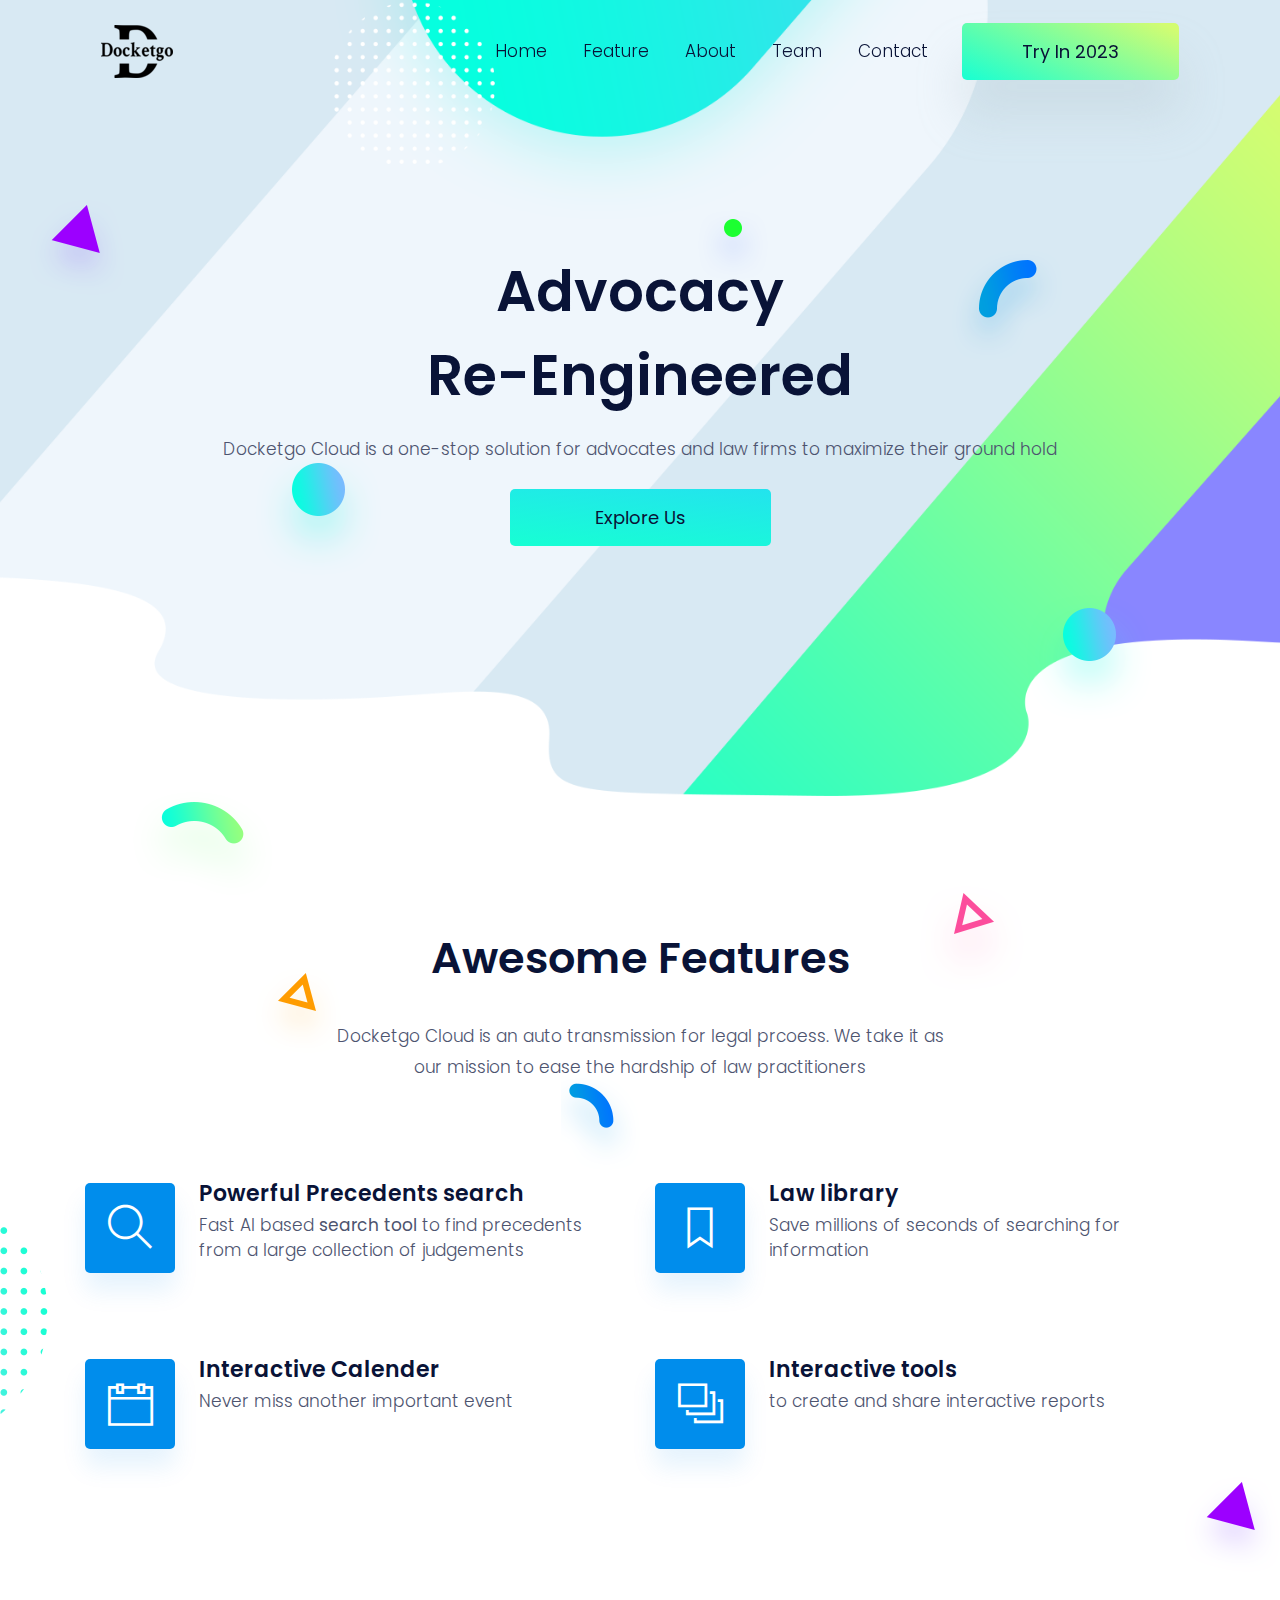
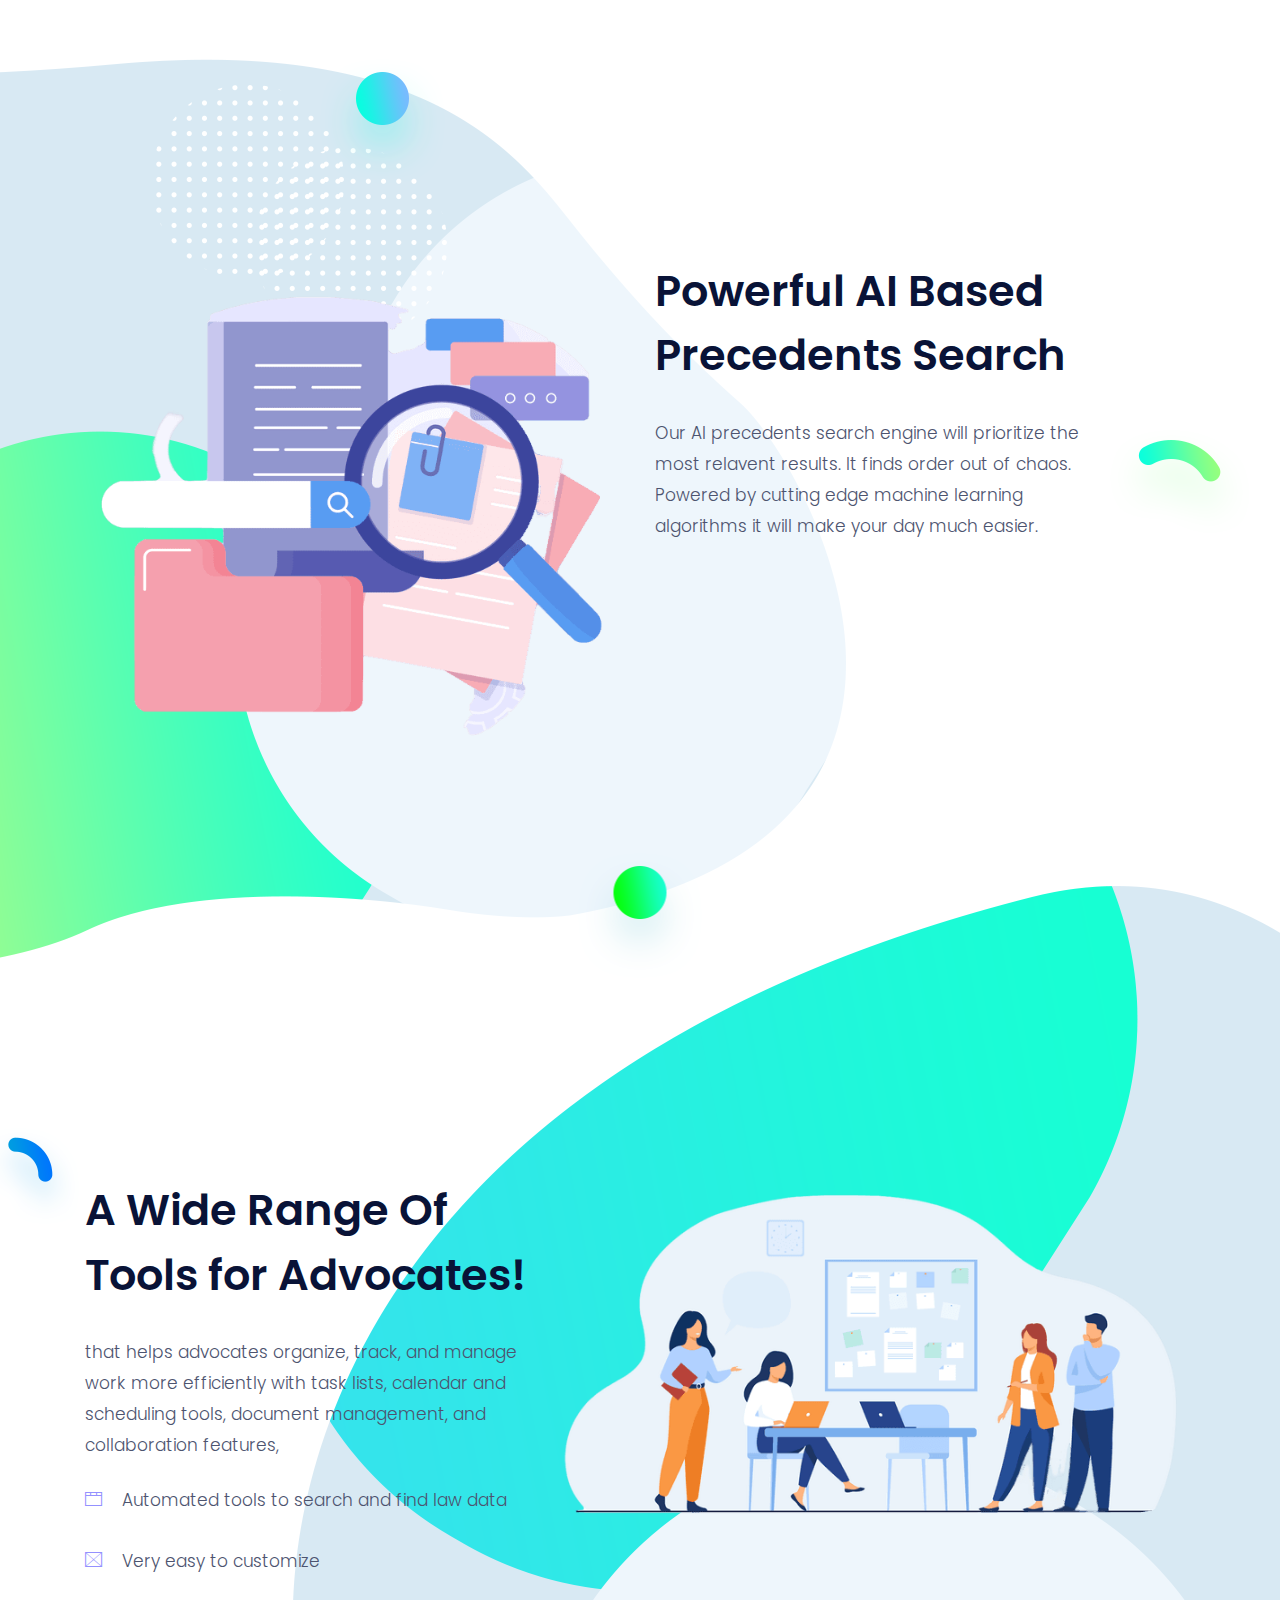
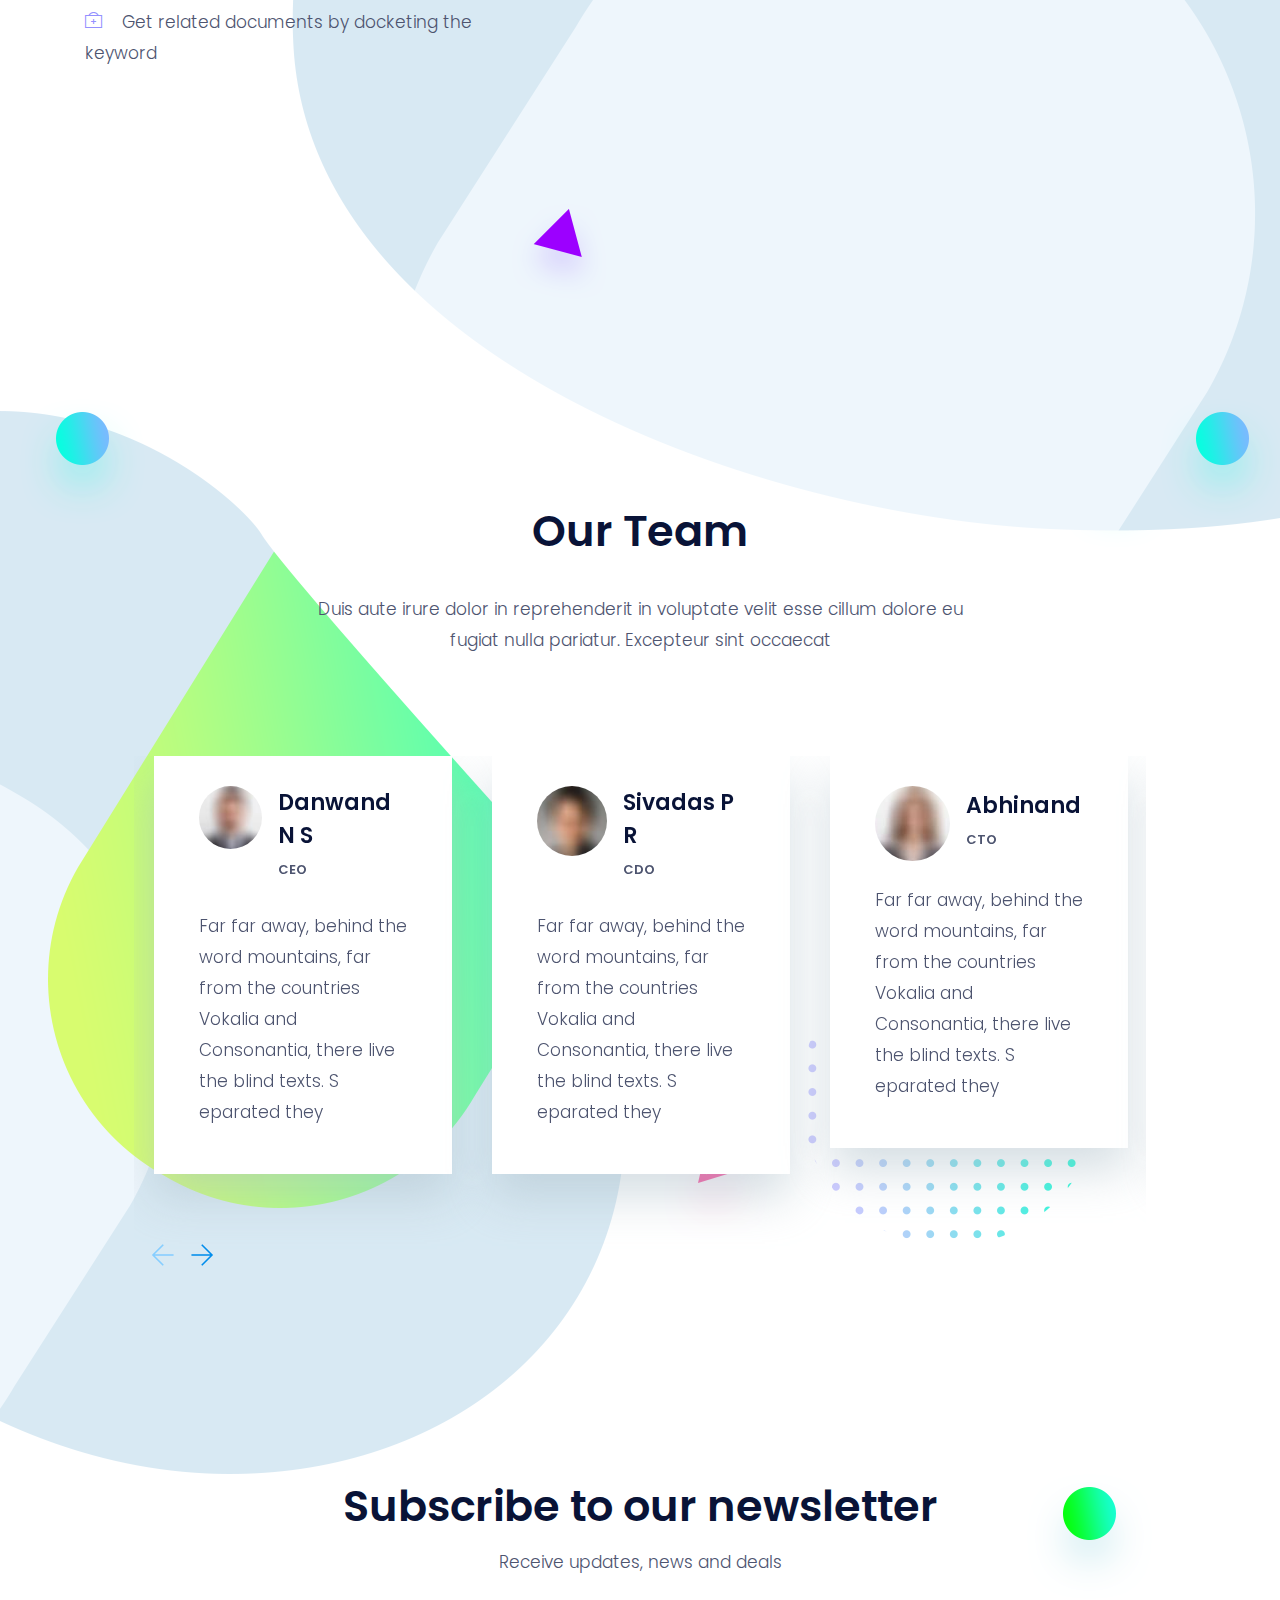
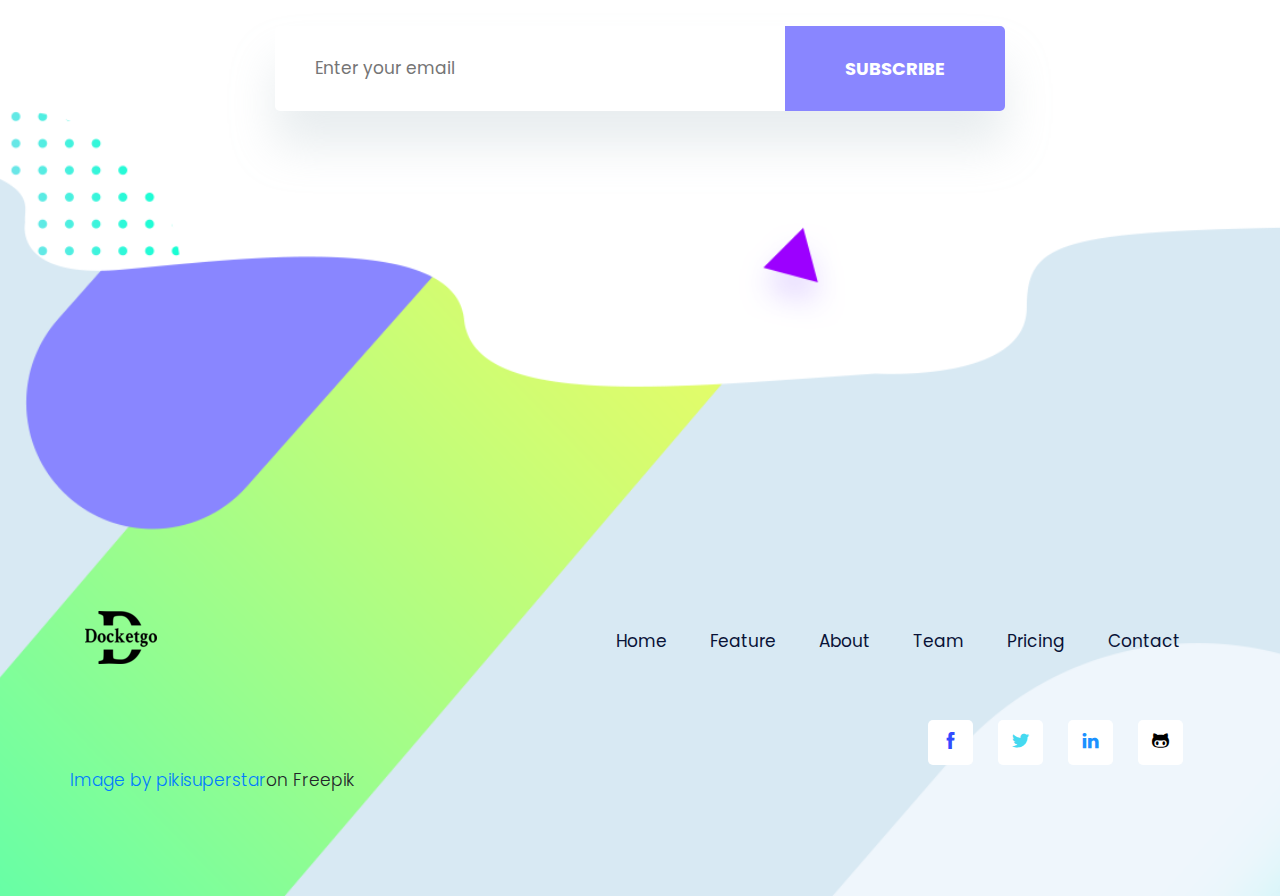
==== commit 76d8bfac: "Mostly done" ====
--- a/index.html
+++ b/index.html
@@ -55,19 +55,13 @@
             <a class="nav-link" href="about.html">About</a>
           </li>
           <li class="nav-item">
-            <a class="nav-link" href="service.html">Service</a>
-          </li>
-          <li class="nav-item">
             <a class="nav-link page-scroll" href="#team">Team</a>
           </li>
           <li class="nav-item">
-            <a class="nav-link page-scroll" href="#pricing">Pricing</a>
-          </li>
-          <li class="nav-item">
             <a class="nav-link" href="contact.html">Contact</a>
           </li>
         </ul>
-        <a href="#" class="btn btn-primary ml-lg-3 primary-shadow">Try Free</a>
+        <a href="#" class="btn btn-primary ml-lg-3 primary-shadow">Try In 2023</a>
       </div>
     </nav>
   </div>
@@ -82,7 +76,7 @@
         <h1 class="mb-3">Advocacy<br>
           Re-Engineered</h1>
         <p class="mb-4">Docketgo Cloud is a one-stop solution for advocates and law firms to maximize their ground hold</p>
-        <a href="#" class="btn btn-secondary btn-lg">explore us</a>
+        <a href="#feature" class="btn btn-secondary btn-lg">explore us</a>
         <!-- banner image -->
         <!-- <img class="img-fluid w-100 banner-image" src="images/hero-area/banner-img.png" alt="banner-img"> -->
       </div>
@@ -109,18 +103,17 @@
     <div class="row">
       <div class="col-lg-12 text-center">
         <h2 class="section-title">Awesome Features</h2>
-        <p class="mb-100">Duis aute irure dolor in reprehenderit in voluptate velit esse cillum dolore eu fugiat nulla pariatur.<br>Excepteur sint occaecat cupidatat non proident</p>
+        <p class="mb-100">Docketgo Cloud is an auto transmission for legal prcoess. We take it as <br>our mission to ease the hardship of law practitioners</p>
       </div>
       <!-- feature item -->
       <div class="col-md-6 mb-80">
         <div class="d-flex feature-item">
           <div>
-            <i class="ti-ruler-pencil feature-icon mr-4"></i>
-          </div>
-          <div>
-            <h4>Awesome Design</h4>
-            <p>Consectetur adipiscing elit donec tempus
-              pellentesque dui.</p>
+            <i class="ti-search feature-icon mr-4"></i>
+          </div>
+          <div>
+            <h4>Powerful Precedents search</h4>
+            <p>Fast AI based <b>search tool</b> to find precedents <br>from a large collection of judgements</p>
           </div>
         </div>
       </div>
@@ -128,12 +121,11 @@
       <div class="col-md-6 mb-80">
         <div class="d-flex feature-item">
           <div>
-            <i class="ti-layout-cta-left feature-icon mr-4"></i>
-          </div>
-          <div>
-            <h4>Easy Customize</h4>
-            <p>Consectetur adipiscing elit donec tempus
-              pellentesque dui.</p>
+            <i class="ti-bookmark feature-icon mr-4"></i>
+          </div>
+          <div>
+            <h4>Law library</h4>
+            <p>Save millions of seconds of searching for information</p>
           </div>
         </div>
       </div>
@@ -141,12 +133,11 @@
       <div class="col-md-6 mb-80">
         <div class="d-flex feature-item">
           <div>
-            <i class="ti-split-v-alt feature-icon mr-4"></i>
-          </div>
-          <div>
-            <h4>Bug free Code</h4>
-            <p>Consectetur adipiscing elit donec tempus
-              pellentesque dui.</p>
+            <i class="ti-calendar feature-icon mr-4"></i>
+          </div>
+          <div>
+            <h4>Interactive Calender</h4>
+            <p>Never miss another important event</p>
           </div>
         </div>
       </div>
@@ -157,9 +148,8 @@
             <i class="ti-layers-alt feature-icon mr-4"></i>
           </div>
           <div>
-            <h4>Organized Layouts</h4>
-            <p>Consectetur adipiscing elit donec tempus
-              pellentesque dui.</p>
+            <h4>Interactive tools</h4>
+            <p>to create and share interactive reports</p>
           </div>
         </div>
       </div>
@@ -176,16 +166,14 @@
     <div class="row">
       <div class="col-md-6">
         <div class="seo-image">
-          <img class="img-fluid" src="images/marketing/marketing.png" alt="form-img">
+          <img class="img-fluid" src="images/service/search.png" alt="form-img">
         </div>
       </div>
       <div class="col-md-5">
-        <h2 class="section-title">A Complete Range Of SEO Marketing Services!</h2>
-        <p>Far far away, behind the word mountains, far
-          from the countries Vokalia and Consonantia.<br>
-          There live the blind texts. Separated they
-          live in Bookmarksgrove right at the coast of
-          the Semantics, a large language ocean.
+        <h2 class="section-title">Powerful AI Based Precedents Search</h2>
+        <p>Our AI precedents search engine will prioritize
+          the most relavent results. It finds order out of chaos.
+          Powered by cutting edge machine learning algorithms it will make your day much easier.
         </p>
       </div>
     </div>
@@ -204,20 +192,20 @@
   <div class="container">
     <div class="row justify-content-between">
       <div class="col-md-5 order-2 order-md-1">
-        <h2 class="section-title">Powerful Layout From Top To Bottom</h2>
-        <p class="mb-4">Far far away, behind the word mountains,
-          far from the countries Vokalia and Consonantia,
-          there live the blind texts. Separated they
-          live in Bookmarksgrove right at the coast of the
-          Semantics, a large language ocean.</p>
+        <h2 class="section-title">A Wide Range Of Tools for Advocates!</h2>
+        <p class="mb-4">that helps advocates organize, track, 
+          and manage work more efficiently with task lists,
+           calendar and scheduling tools, document management,
+            and collaboration features,</p>
         <ul class="pl-0 service-list">
-          <li><i class="ti-layout-tab-window text-purple"></i>Responsive on any device</li>
+          <li><i class="ti-layout-tab-window text-purple"></i>Automated tools to search and find law data</li>
           <li><i class="ti-layout-placeholder text-purple"></i>Very easy to customize</li>
-          <li><i class="ti-support text-purple"></i>Effective support</li>
+          <li><i class="ti-support text-purple"></i>Get related documents by  docketing the keyword</li>
         </ul>
       </div>
       <div class="col-md-7 order-1 order-md-2">
-        <img class="img-fluid layer-3" src="images/service/service.png" alt="service">
+        <div class="img-fluid layer-3"></div>
+        <img class="img-fluid layer-3" src="images/service/group.png " alt="service">
       </div>
     </div>
   </div>
@@ -241,19 +229,7 @@
     </div>
     <div class="col-10 mx-auto">
       <div class="team-slider">
-        <!-- team-member -->
-        <div class="team-member">
-          <div class="d-flex mb-4">
-            <div class="mr-3">
-              <img class="rounded-circle img-fluid" src="images/team/team-1.jpg" alt="team-member">
-            </div>
-            <div class="align-self-center">
-              <h4>Becroft</h4>
-              <h6 class="text-color">web designer</h6>
-            </div>
-          </div>
-          <p>Far far away, behind the word mountains, far from the countries Vokalia and Consonantia, there live the blind texts. S eparated they</p>
-        </div>
+     
         <!-- team-member -->
         <div class="team-member">
           <div class="d-flex mb-4">
@@ -261,11 +237,25 @@
               <img class="rounded-circle img-fluid" src="images/team/team-2.jpg" alt="team-member">
             </div>
             <div class="align-self-center">
-              <h4>John Doe</h4>
-              <h6 class="text-color">web developer</h6>
+              <h4>Danwand N S</h4>
+              <h6 class="text-color">CEO</h6>
             </div>
           </div>
           <p>Far far away, behind the word mountains, far from the countries Vokalia and Consonantia, there live the blind texts. S eparated they</p>
+        </div>
+         <!-- team-member -->
+         <div class="team-member">
+          <div class="d-flex mb-4">
+            <div class="mr-3">
+              <img class="rounded-circle img-fluid" src="images/team/team-1.jpg" alt="team-member">
+            </div>
+            <div class="align-self-center">
+              <h4>Sivadas P R</h4>
+              <h6 class="text-color">CDO</h6>
+            </div>
+          </div>
+          <p>Far far away, behind the word mountains, far from the countries Vokalia and Consonantia, there live
+            the blind texts. S eparated they</p>
         </div>
         <!-- team-member -->
         <div class="team-member">
@@ -274,22 +264,8 @@
               <img class="rounded-circle img-fluid" src="images/team/team-3.jpg" alt="team-member">
             </div>
             <div class="align-self-center">
-              <h4>Erik Ligas</h4>
-              <h6 class="text-color">Programmer</h6>
-            </div>
-          </div>
-          <p>Far far away, behind the word mountains, far from the countries Vokalia and Consonantia, there live
-            the blind texts. S eparated they</p>
-        </div>
-        <!-- team-member -->
-        <div class="team-member">
-          <div class="d-flex mb-4">
-            <div class="mr-3">
-              <img class="rounded-circle img-fluid" src="images/team/team-1.jpg" alt="team-member">
-            </div>
-            <div class="align-self-center">
-              <h4>Erik Ligas</h4>
-              <h6 class="text-color">Programmer</h6>
+              <h4>Abhinand</h4>
+              <h6 class="text-color">CTO</h6>
             </div>
           </div>
           <p>Far far away, behind the word mountains, far from the countries Vokalia and Consonantia, there live
@@ -302,12 +278,25 @@
               <img class="rounded-circle img-fluid" src="images/team/team-2.jpg" alt="team-member">
             </div>
             <div class="align-self-center">
-              <h4>John Doe</h4>
-              <h6 class="text-color">web developer</h6>
+              <h4>Lija G</h4>
+              <h6 class="text-color">Principal engineer</h6>
             </div>
           </div>
           <p>Far far away, behind the word mountains, far from the countries Vokalia and Consonantia, there live the blind texts. S eparated they</p>
         </div>
+           <!-- team-member -->
+           <div class="team-member">
+            <div class="d-flex mb-4">
+              <div class="mr-3">
+                <img class="rounded-circle img-fluid" src="images/team/team-1.jpg" alt="team-member">
+              </div>
+              <div class="align-self-center">
+                <h4>Mamatha N D</h4>
+                <h6 class="text-color">Product manager</h6>
+              </div>
+            </div>
+            <p>Far far away, behind the word mountains, far from the countries Vokalia and Consonantia, there live the blind texts. S eparated they</p>
+          </div>
       </div>
     </div>
   </div>
@@ -320,84 +309,6 @@
   <img class="team-bg-shape-4 up-down-animation img-fluid" src="images/background-shape/team-bg-dots.png" alt="background-shape">
 </section>
 <!-- /team -->
-
-<!-- pricing -->
-<section class="section-lg pb-0 pricing" id="pricing">
-  <div class="container">
-    <div class="row">
-      <div class="col-lg-12 text-center">
-        <h2 class="section-title">Our Pricing</h2>
-        <p class="mb-50">Duis aute irure dolor in reprehenderit in voluptate velit esse cillum dolore eu <br>
-          fugiat nulla pariatur. Excepteur sint occaecat </p>
-      </div>
-      <div class="col-lg-10 mx-auto">
-        <div class="row justify-content-center">
-          <!-- pricing table -->
-          <div class="col-md-6 col-lg-4 mb-5 mb-lg-0">
-            <div class="rounded text-center pricing-table table-1">
-              <h3>Free</h3>
-              <h1><span>$</span>00</h1>
-              <p>Far far away, behind the
-                wordmountains, far from the
-                countries Vokalia and
-              </p>
-              <a href="#" class="btn pricing-btn px-2">Get Started</a>
-            </div>
-          </div>
-          <!-- pricing table -->
-          <div class="col-md-6 col-lg-4 mb-5 mb-lg-0">
-            <div class="rounded text-center pricing-table table-2">
-              <h3>Standard</h3>
-              <h1><span>$</span>75</h1>
-              <p>Far far away, behind the
-                wordmountains, far from the
-                countries Vokalia and
-              </p>
-              <a href="#" class="btn pricing-btn px-2">Buy Now</a>
-            </div>
-          </div>
-          <!-- pricing table -->
-          <div class="col-md-6 col-lg-4 mb-5 mb-lg-0">
-            <div class="rounded text-center pricing-table table-3">
-              <h3>Premium</h3>
-              <h1><span>$</span>99</h1>
-              <p>Far far away, behind the
-                wordmountains, far from the
-                countries Vokalia and
-              </p>
-              <a href="#" class="btn pricing-btn px-2">Buy Now</a>
-            </div>
-          </div>
-        </div>
-      </div>
-    </div>
-  </div>
-  <!-- background shapes -->
-  <img class="pricing-bg-shape-1 up-down-animation" src="images/background-shape/seo-ball-1.png" alt="background-shape">
-  <img class="pricing-bg-shape-2 up-down-animation" src="images/background-shape/seo-half-cycle.png" alt="background-shape">
-  <img class="pricing-bg-shape-3 left-right-animation" src="images/background-shape/team-bg-triangle.png" alt="background-shape">
-</section>
-<!-- /pricing -->
-
-<!-- client logo slider -->
-<section class="section">
-  <div class="container">
-      <div class="client-logo-slider align-self-center">
-          <a href="#" class="text-center d-block outline-0 p-5"><img class="d-unset img-fluid" src="images/clients-logo/client-logo-1.png" alt="client-logo"></a>
-          <a href="#" class="text-center d-block outline-0 p-5"><img class="d-unset img-fluid" src="images/clients-logo/client-logo-2.png" alt="client-logo"></a>
-          <a href="#" class="text-center d-block outline-0 p-5"><img class="d-unset img-fluid" src="images/clients-logo/client-logo-3.png" alt="client-logo"></a>
-          <a href="#" class="text-center d-block outline-0 p-5"><img class="d-unset img-fluid" src="images/clients-logo/client-logo-4.png" alt="client-logo"></a>
-          <a href="#" class="text-center d-block outline-0 p-5"><img class="d-unset img-fluid" src="images/clients-logo/client-logo-5.png" alt="client-logo"></a>
-          <a href="#" class="text-center d-block outline-0 p-5"><img class="d-unset img-fluid" src="images/clients-logo/client-logo-1.png" alt="client-logo"></a>
-          <a href="#" class="text-center d-block outline-0 p-5"><img class="d-unset img-fluid" src="images/clients-logo/client-logo-2.png" alt="client-logo"></a>
-          <a href="#" class="text-center d-block outline-0 p-5"><img class="d-unset img-fluid" src="images/clients-logo/client-logo-3.png" alt="client-logo"></a>
-          <a href="#" class="text-center d-block outline-0 p-5"><img class="d-unset img-fluid" src="images/clients-logo/client-logo-4.png" alt="client-logo"></a>
-          <a href="#" class="text-center d-block outline-0 p-5"><img class="d-unset img-fluid" src="images/clients-logo/client-logo-5.png" alt="client-logo"></a>
-      </div>
-  </div>
-</section>
-<!-- /client logo slider -->
-
 <!-- newsletter -->
 <section class="newsletter">
   <div class="container">
@@ -459,6 +370,7 @@
           </li>
         </ul>
       </nav>
+      <a href="https://www.freepik.com/free-vector/magnifying-glass-with-file-searching_5481505.htm#query=search&position=4&from_view=search&track=sph">Image by pikisuperstar</a> on Freepik
     </div>
   </div>
 </footer>
--- a/css/style.css
+++ b/css/style.css
@@ -448,7 +448,7 @@
   background-repeat: no-repeat;
   background-size: cover;
   background-position: bottom center;
-  margin-bottom: 300px;
+  /* margin-bottom: 300px; */
 }
 
 .banner-image {
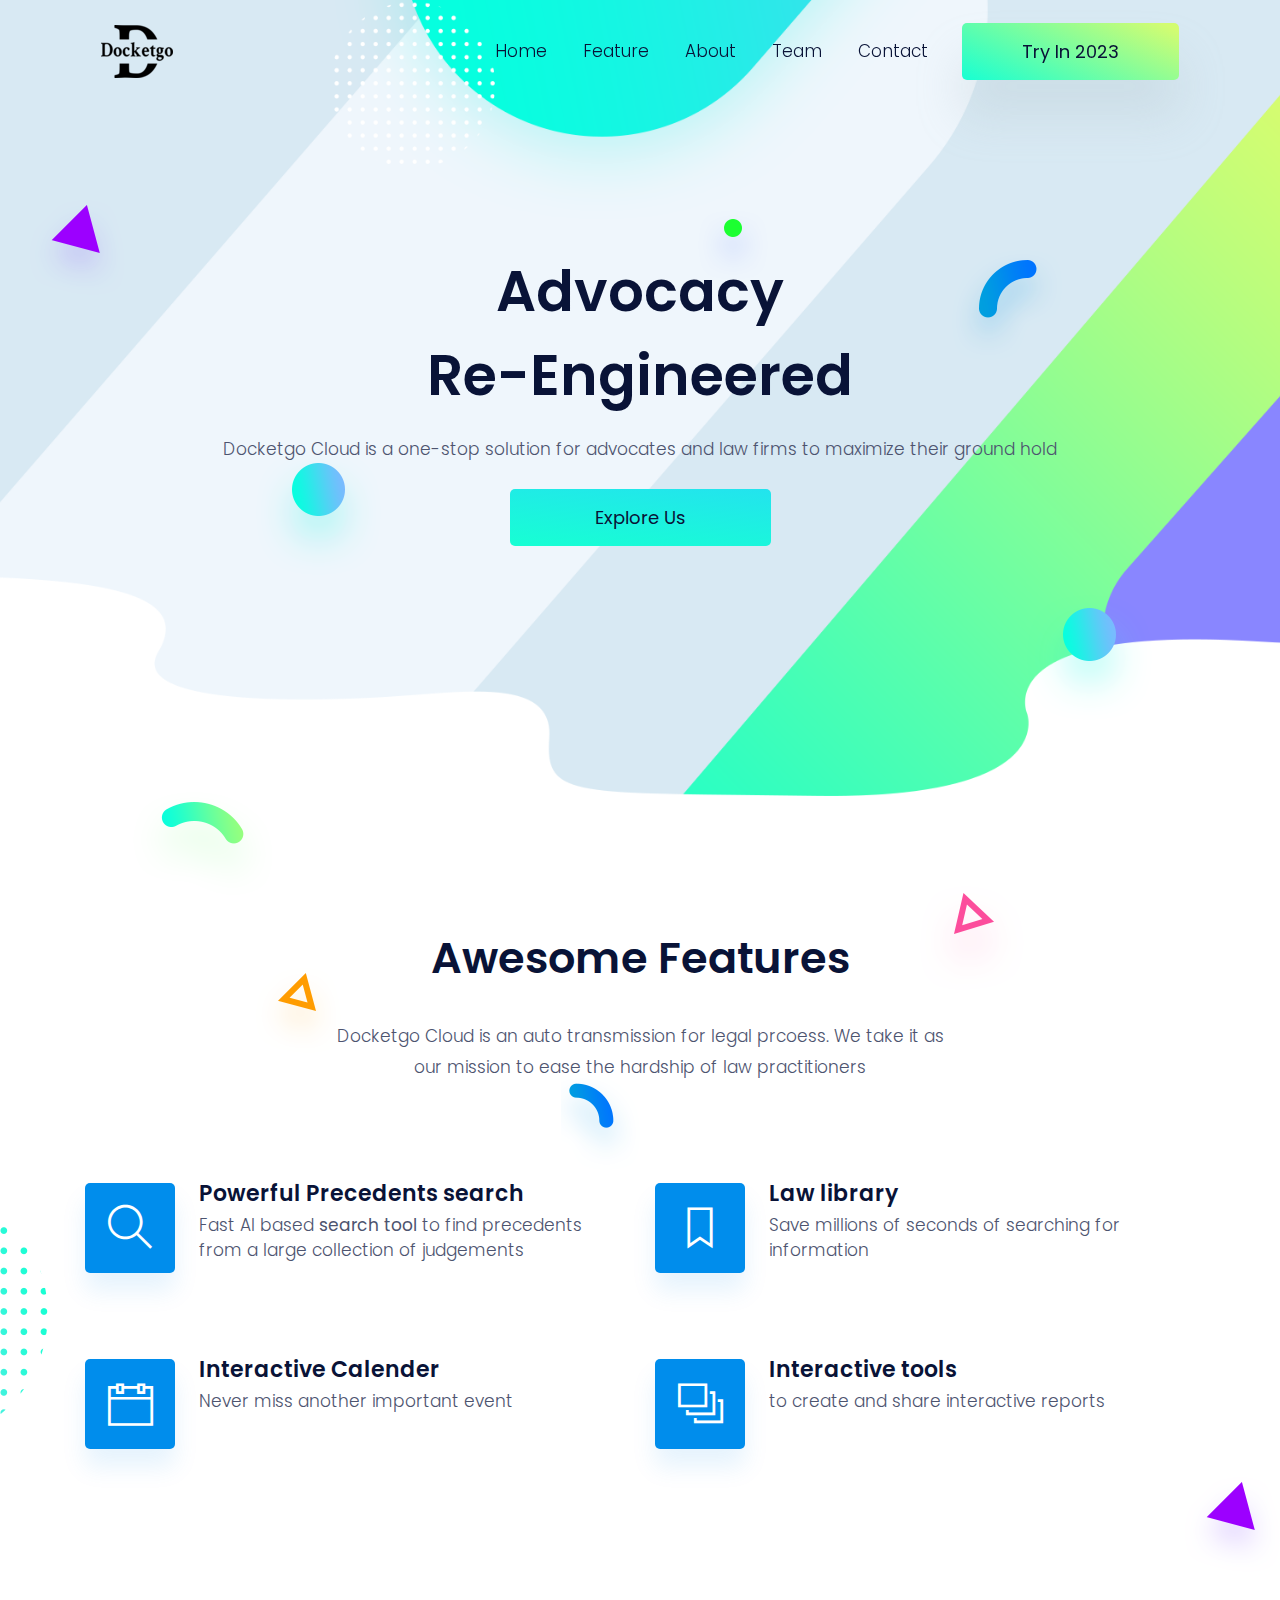
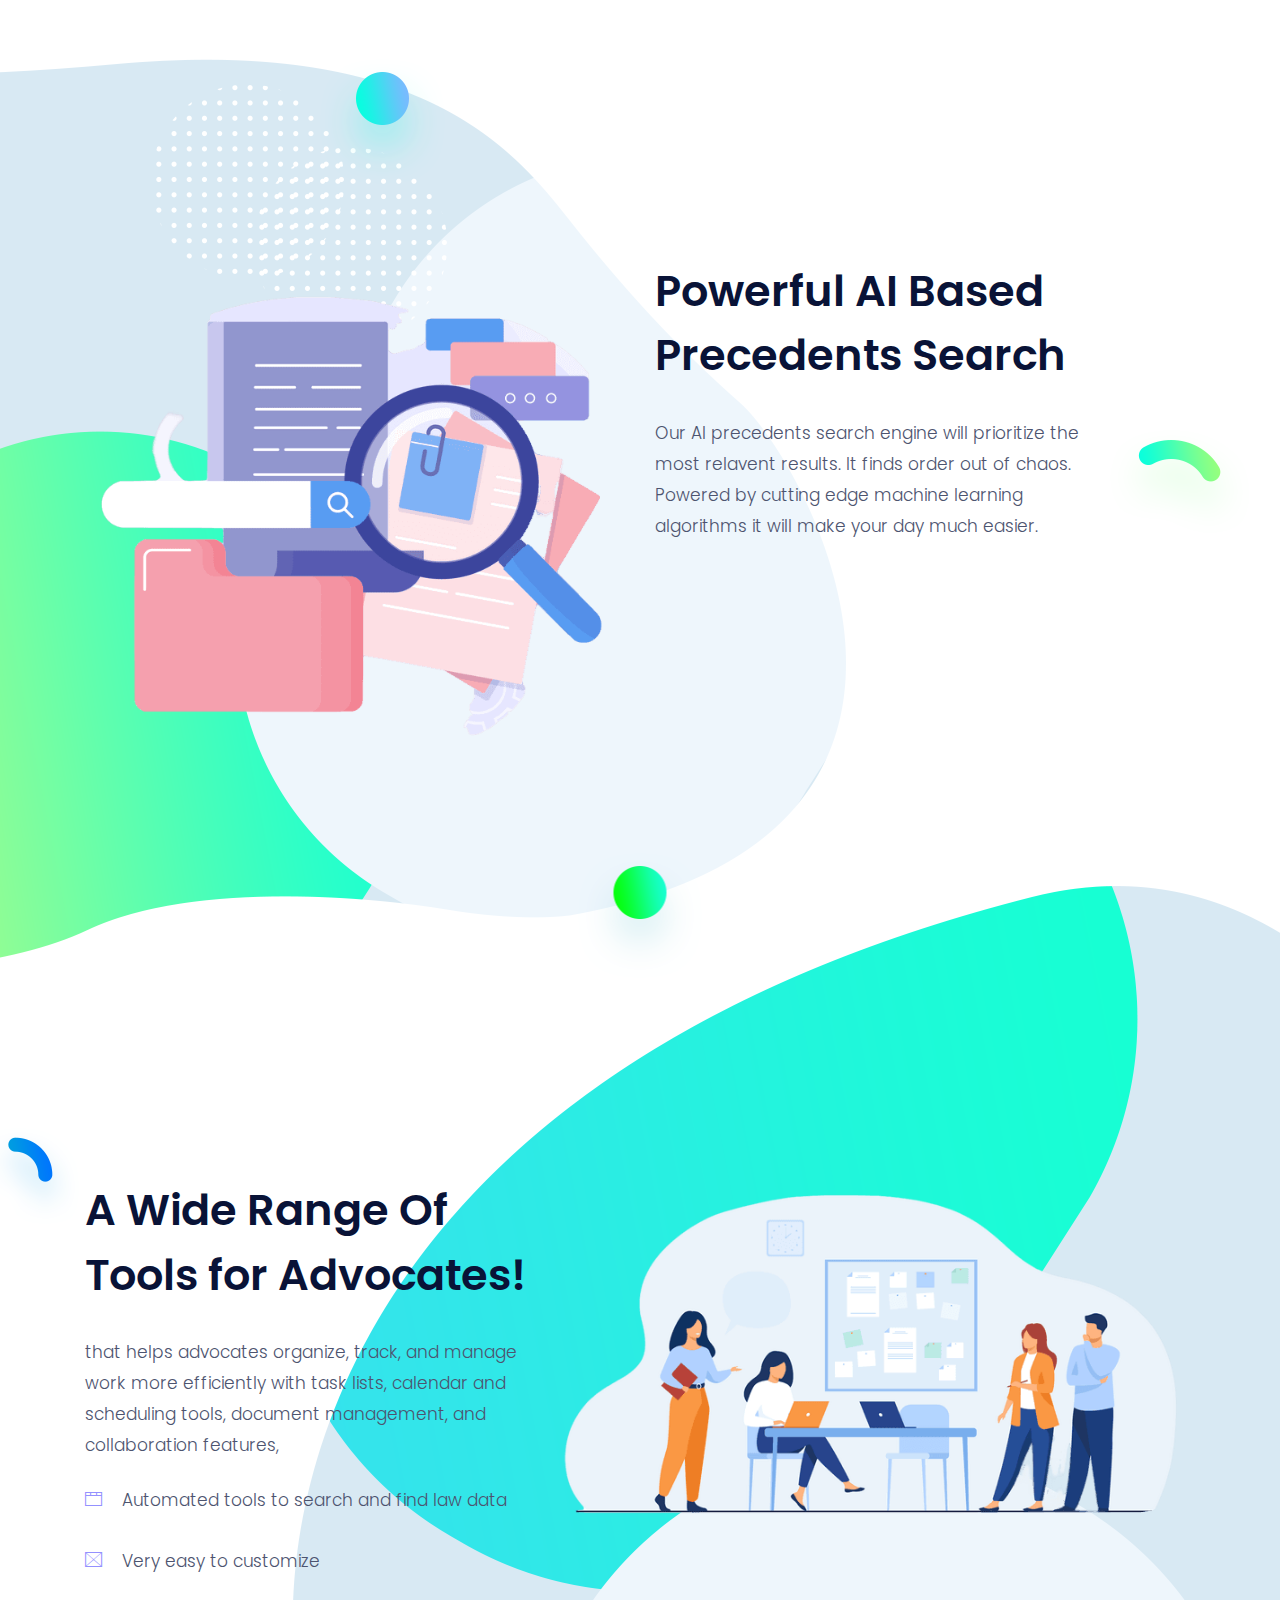
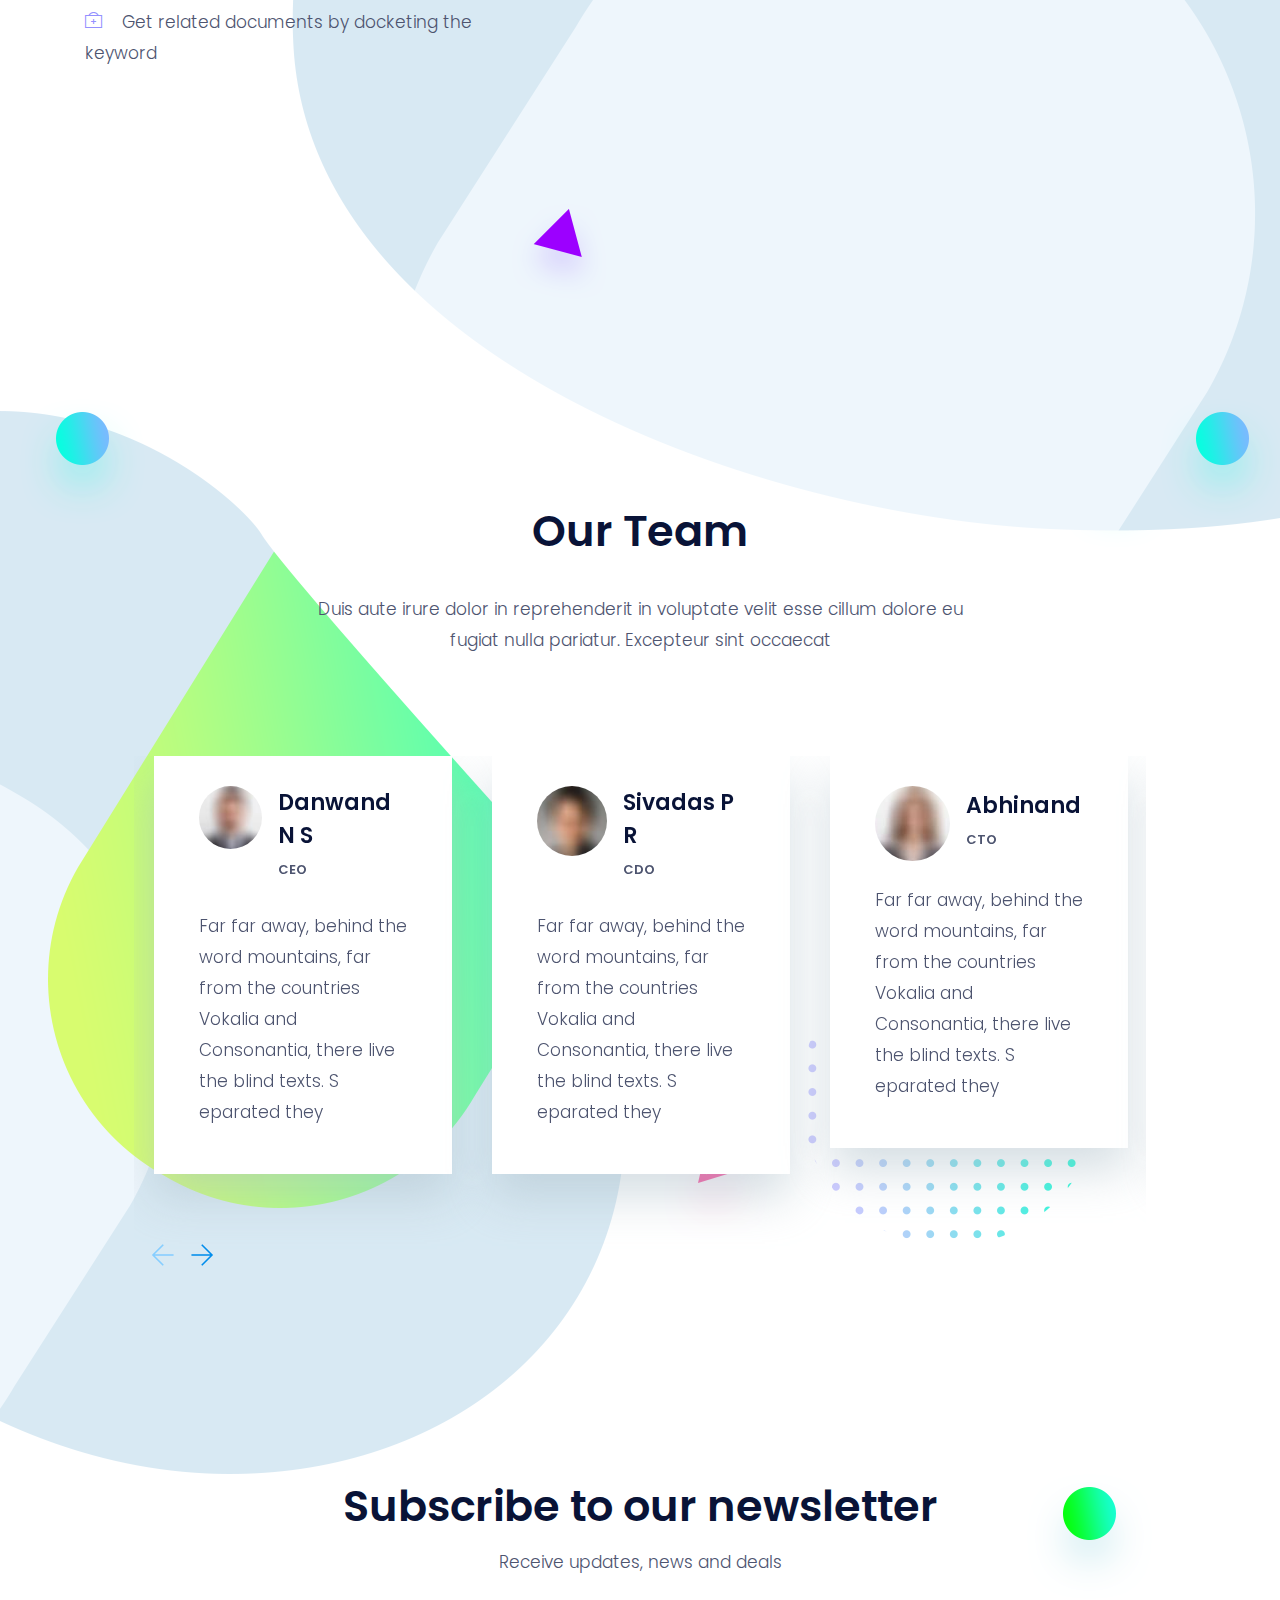
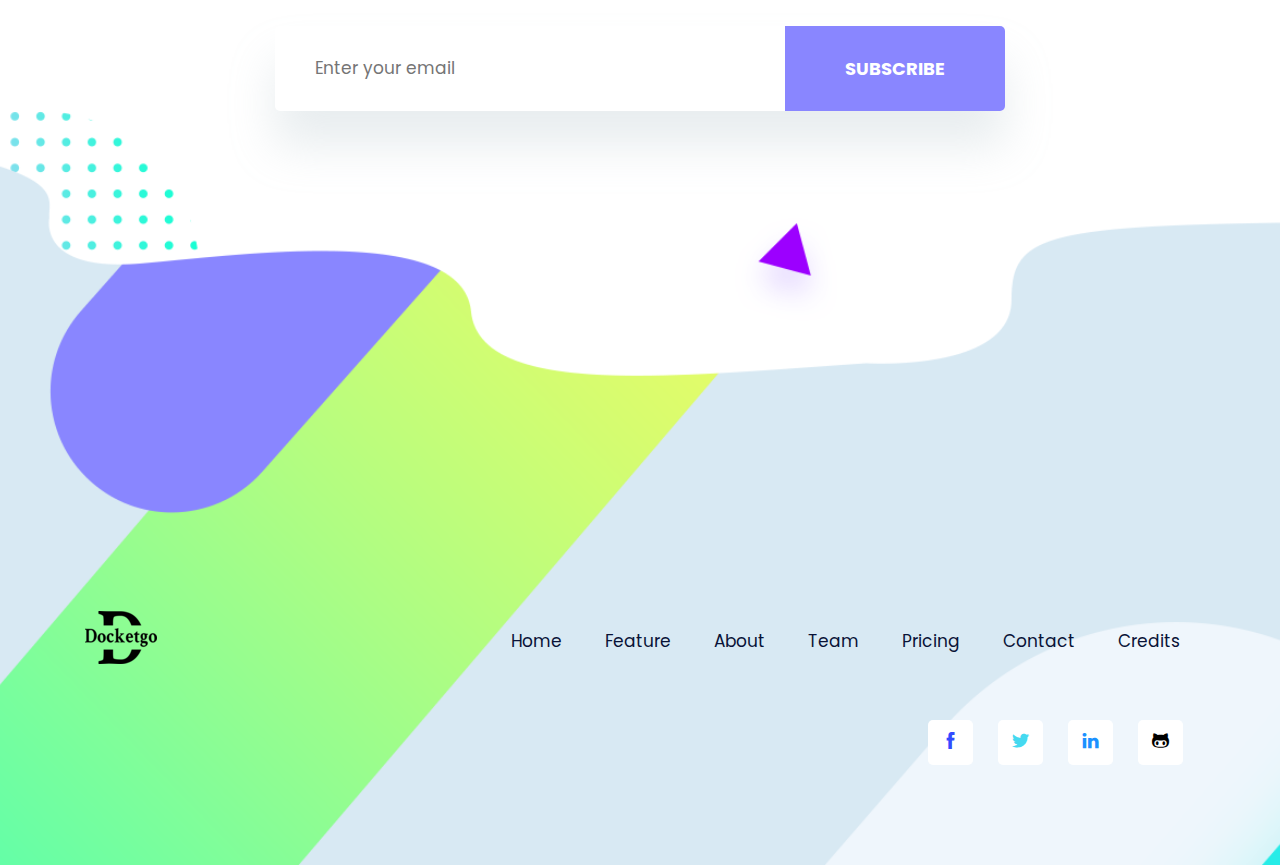
==== commit 57f6865b: "credits page" ====
--- a/index.html
+++ b/index.html
@@ -351,6 +351,7 @@
           <li class="list-inline-item"><a class="page-scroll" href="#team">Team</a></li>
           <li class="list-inline-item"><a class="page-scroll" href="#pricing">Pricing</a></li>
           <li class="list-inline-item"><a href="contact.html">Contact</a></li>
+          <li class="list-inline-item"><a href="credits.html">Credits</a></li>
         </ul>
       </nav>
       <!-- footer social icon -->
@@ -370,7 +371,7 @@
           </li>
         </ul>
       </nav>
-      <a href="https://www.freepik.com/free-vector/magnifying-glass-with-file-searching_5481505.htm#query=search&position=4&from_view=search&track=sph">Image by pikisuperstar</a> on Freepik
+    
     </div>
   </div>
 </footer>
